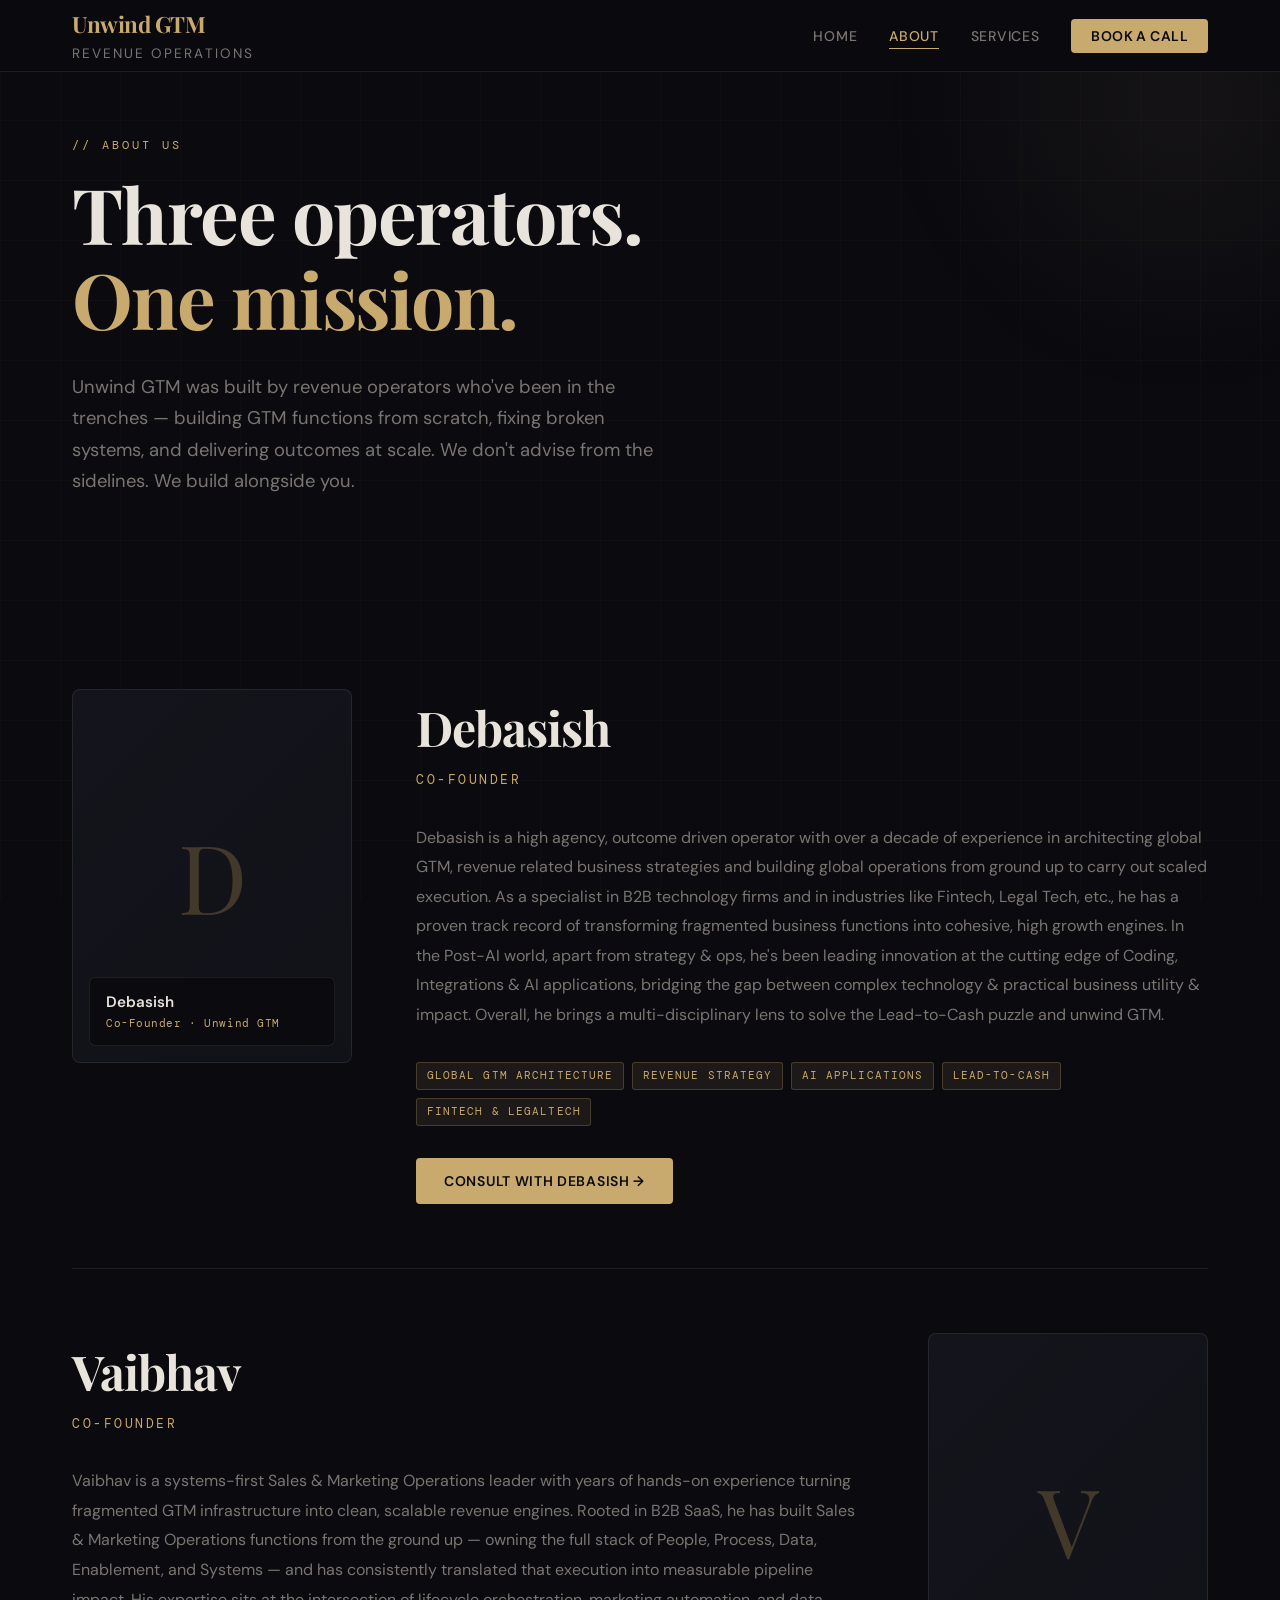
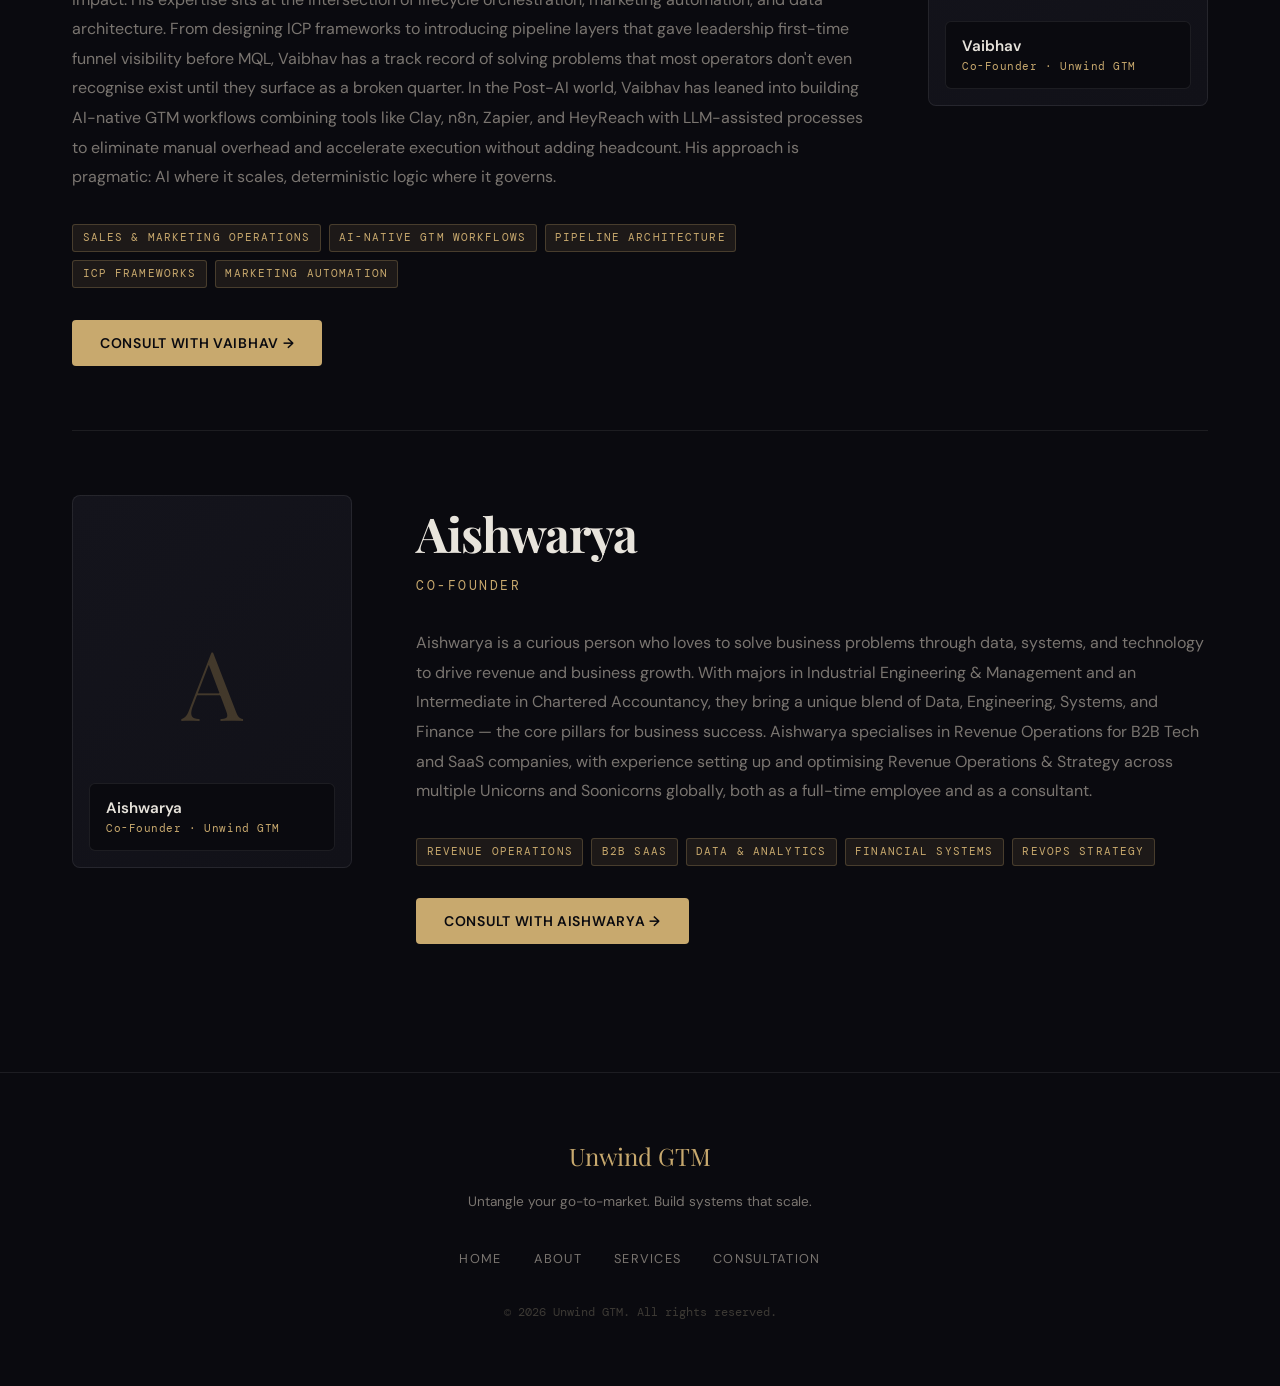
==== pages/about.html @ e8c4be3d "Initial commit" ====
<!DOCTYPE html>
<html lang="en">
<head>
  <meta charset="UTF-8">
  <meta name="viewport" content="width=device-width, initial-scale=1.0">
  <title>About Us — Unwind GTM</title>
  <meta name="description" content="Meet the founders of Unwind GTM — three operators with deep experience in Revenue Operations, Sales, Marketing, and GTM strategy.">
  <link rel="stylesheet" href="../assets/css/main.css">
  <style>
    .founder-section {
      padding: var(--space-lg) 0;
      border-bottom: 1px solid var(--color-border);
    }
    .founder-section:last-of-type { border-bottom: none; }
    .founder-layout {
      display: grid;
      grid-template-columns: 280px 1fr;
      gap: var(--space-lg);
      align-items: start;
    }
    .founder-layout.reverse { direction: rtl; }
    .founder-layout.reverse > * { direction: ltr; }
    .founder-photo-wrap {
      position: sticky;
      top: calc(var(--nav-height) + 2rem);
    }
    .founder-photo {
      width: 100%;
      aspect-ratio: 3/4;
      border-radius: 8px;
      background: linear-gradient(135deg, var(--color-bg-card) 0%, var(--color-bg-2) 100%);
      border: 1px solid var(--color-border);
      overflow: hidden;
      position: relative;
      display: flex;
      align-items: center;
      justify-content: center;
    }
    .founder-photo img {
      width: 100%;
      height: 100%;
      object-fit: cover;
    }
    .founder-photo-placeholder {
      font-family: var(--font-display);
      font-size: 6rem;
      color: var(--color-primary-dim);
      opacity: 0.4;
    }
    .founder-photo-badge {
      position: absolute;
      bottom: 1rem;
      left: 1rem;
      right: 1rem;
      background: rgba(10,10,15,0.85);
      backdrop-filter: blur(8px);
      border: 1px solid var(--color-border);
      border-radius: 6px;
      padding: 0.75rem 1rem;
    }
    .founder-photo-badge-name {
      font-weight: 600;
      font-size: 0.95rem;
    }
    .founder-photo-badge-role {
      font-size: 0.7rem;
      color: var(--color-primary);
      font-family: var(--font-mono);
      letter-spacing: 0.05em;
    }
    .founder-content {}
    .founder-name {
      font-family: var(--font-display);
      font-size: clamp(2rem, 4vw, 3rem);
      font-weight: 700;
      letter-spacing: -0.02em;
      margin-bottom: 0.25rem;
    }
    .founder-role {
      font-family: var(--font-mono);
      font-size: 0.8rem;
      letter-spacing: 0.2em;
      text-transform: uppercase;
      color: var(--color-primary);
      margin-bottom: var(--space-md);
    }
    .founder-bio {
      font-size: 1rem;
      color: var(--color-text-muted);
      line-height: 1.85;
      margin-bottom: var(--space-md);
    }
    .expertise-grid {
      display: flex;
      flex-wrap: wrap;
      gap: 0.5rem;
      margin-bottom: var(--space-md);
    }
    .founder-actions {
      display: flex;
      gap: var(--space-sm);
      flex-wrap: wrap;
    }
    @media (max-width: 768px) {
      .founder-layout { grid-template-columns: 1fr; }
      .founder-layout.reverse { direction: ltr; }
      .founder-photo-wrap { position: static; }
      .founder-photo { aspect-ratio: 1; max-width: 220px; }
    }
  </style>
</head>
<body>
  <div class="page-wrapper">
    <div class="content-layer">
      <div class="hero section">
        <p class="hero-eyebrow">// About Us</p>
        <h1 class="hero-title">Three operators.<br><em>One mission.</em></h1>
        <p class="hero-subtitle">Unwind GTM was built by revenue operators who've been in the trenches — building GTM functions from scratch, fixing broken systems, and delivering outcomes at scale. We don't advise from the sidelines. We build alongside you.</p>
      </div>

      <!-- FOUNDERS — loaded from founders.json -->
      <div class="section" id="foundersContainer">
        <p style="color:var(--color-text-muted)">Loading founder profiles...</p>
      </div>
    </div>
  </div>

  <script src="../assets/js/nav.js"></script>
  <script>
    const CONSULT_LINKS = {
      debasish: 'consult-debasish.html',
      vaibhav:  'consult-vaibhav.html',
      aishwarya:'consult-aishwarya.html'
    };

    fetch('../data/founders.json').then(r=>r.json()).then(data=>{
      const container = document.getElementById('foundersContainer');
      container.innerHTML = data.founders.map((f, i) => `
        <div class="founder-section fade-in">
          <div class="founder-layout ${i%2===1 ? 'reverse' : ''}">
            <div class="founder-photo-wrap">
              <div class="founder-photo">
                <img src="../${f.image}" alt="${f.name}" onerror="this.style.display='none';this.nextElementSibling.style.display='flex'">
                <div class="founder-photo-placeholder" style="display:none">${f.name[0]}</div>
                <div class="founder-photo-badge">
                  <div class="founder-photo-badge-name">${f.name}</div>
                  <div class="founder-photo-badge-role">${f.role} · Unwind GTM</div>
                </div>
              </div>
              ${f.linkedin !== '#' ? `<a href="${f.linkedin}" target="_blank" class="btn btn-ghost" style="width:100%;margin-top:0.75rem;justify-content:center">LinkedIn ↗</a>` : ''}
            </div>
            <div class="founder-content">
              <h2 class="founder-name">${f.name}</h2>
              <div class="founder-role">${f.role}</div>
              <p class="founder-bio">${f.bio}</p>
              <div class="expertise-grid">
                ${f.expertise.map(e => `<span class="tag">${e}</span>`).join('')}
              </div>
              <div class="founder-actions">
                <a href="${CONSULT_LINKS[f.id]}" class="btn btn-primary">Consult with ${f.name} →</a>
              </div>
            </div>
          </div>
        </div>
      `).join('');
    });
  </script>
</body>
</html>
---- assets/css/main.css ----
/* ============================================
   UNWIND GTM — Global Stylesheet
   Edit colors, fonts, and spacing here
   ============================================ */

@import url('https://fonts.googleapis.com/css2?family=Playfair+Display:wght@400;500;700&family=DM+Sans:wght@300;400;500;600&family=DM+Mono:wght@400;500&display=swap');

:root {
  /* Brand Colors */
  --color-bg:          #0A0A0F;
  --color-bg-2:        #111118;
  --color-bg-card:     #14141C;
  --color-border:      rgba(255,255,255,0.08);
  --color-border-hover:rgba(255,255,255,0.2);

  --color-primary:     #C8A96E;   /* warm gold */
  --color-primary-dim: #8B7245;
  --color-accent:      #4ECDC4;   /* teal pop */
  --color-accent-2:    #FF6B6B;   /* coral */

  --color-text:        #E8E4DC;
  --color-text-muted:  #7A7570;
  --color-text-subtle: #3D3A35;

  /* Typography */
  --font-display: 'Playfair Display', Georgia, serif;
  --font-body:    'DM Sans', system-ui, sans-serif;
  --font-mono:    'DM Mono', monospace;

  /* Spacing */
  --space-xs:  0.5rem;
  --space-sm:  1rem;
  --space-md:  2rem;
  --space-lg:  4rem;
  --space-xl:  8rem;

  /* Layout */
  --max-width: 1200px;
  --nav-height: 72px;

  /* Transitions */
  --transition: 0.3s cubic-bezier(0.4, 0, 0.2, 1);
}

/* ===== RESET ===== */
*, *::before, *::after { box-sizing: border-box; margin: 0; padding: 0; }
html { scroll-behavior: smooth; font-size: 16px; }
body {
  font-family: var(--font-body);
  background: var(--color-bg);
  color: var(--color-text);
  line-height: 1.6;
  -webkit-font-smoothing: antialiased;
}
img { max-width: 100%; display: block; }
a { color: inherit; text-decoration: none; }

/* ===== NAVIGATION ===== */
.nav {
  position: fixed;
  top: 0; left: 0; right: 0;
  height: var(--nav-height);
  background: rgba(10, 10, 15, 0.85);
  backdrop-filter: blur(16px);
  border-bottom: 1px solid var(--color-border);
  z-index: 1000;
  display: flex;
  align-items: center;
}
.nav-inner {
  max-width: var(--max-width);
  margin: 0 auto;
  padding: 0 var(--space-md);
  width: 100%;
  display: flex;
  align-items: center;
  justify-content: space-between;
}
.nav-logo {
  font-family: var(--font-display);
  font-size: 1.4rem;
  font-weight: 700;
  color: var(--color-primary);
  letter-spacing: -0.02em;
}
.nav-logo span {
  color: var(--color-text-muted);
  font-weight: 400;
  font-size: 0.85rem;
  display: block;
  letter-spacing: 0.15em;
  text-transform: uppercase;
  font-family: var(--font-body);
}
.nav-links {
  display: flex;
  gap: var(--space-md);
  list-style: none;
  align-items: center;
}
.nav-links a {
  font-size: 0.875rem;
  font-weight: 500;
  color: var(--color-text-muted);
  letter-spacing: 0.05em;
  text-transform: uppercase;
  transition: color var(--transition);
  position: relative;
}
.nav-links a::after {
  content: '';
  position: absolute;
  bottom: -4px; left: 0; right: 0;
  height: 1px;
  background: var(--color-primary);
  transform: scaleX(0);
  transition: transform var(--transition);
}
.nav-links a:hover { color: var(--color-primary); }
.nav-links a:hover::after { transform: scaleX(1); }
.nav-links a.active { color: var(--color-primary); }
.nav-links a.active::after { transform: scaleX(1); }

.nav-cta {
  background: var(--color-primary);
  color: var(--color-bg) !important;
  padding: 0.5rem 1.25rem;
  border-radius: 4px;
  font-weight: 600 !important;
  letter-spacing: 0.03em !important;
  transition: all var(--transition) !important;
}
.nav-cta:hover {
  background: #d4b87a !important;
  color: var(--color-bg) !important;
}
.nav-cta::after { display: none !important; }

/* Mobile menu */
.nav-hamburger {
  display: none;
  flex-direction: column;
  gap: 5px;
  cursor: pointer;
  padding: 4px;
  background: none;
  border: none;
}
.nav-hamburger span {
  display: block;
  width: 24px;
  height: 2px;
  background: var(--color-text);
  transition: var(--transition);
}

/* ===== PAGE WRAPPER ===== */
.page-wrapper {
  padding-top: var(--nav-height);
  min-height: 100vh;
}

/* ===== HERO ===== */
.hero {
  padding: var(--space-xl) var(--space-md) var(--space-lg);
  max-width: var(--max-width);
  margin: 0 auto;
  position: relative;
}
.hero-eyebrow {
  font-family: var(--font-mono);
  font-size: 0.75rem;
  letter-spacing: 0.25em;
  text-transform: uppercase;
  color: var(--color-primary);
  margin-bottom: var(--space-sm);
}
.hero-title {
  font-family: var(--font-display);
  font-size: clamp(2.5rem, 6vw, 5rem);
  font-weight: 700;
  line-height: 1.1;
  letter-spacing: -0.02em;
  margin-bottom: var(--space-md);
}
.hero-title em {
  font-style: normal;
  color: var(--color-primary);
}
.hero-subtitle {
  font-size: 1.15rem;
  color: var(--color-text-muted);
  max-width: 600px;
  line-height: 1.7;
}

/* ===== SECTION ===== */
.section {
  padding: var(--space-lg) var(--space-md);
  max-width: var(--max-width);
  margin: 0 auto;
}
.section-label {
  font-family: var(--font-mono);
  font-size: 0.7rem;
  letter-spacing: 0.3em;
  text-transform: uppercase;
  color: var(--color-primary);
  margin-bottom: var(--space-sm);
}
.section-title {
  font-family: var(--font-display);
  font-size: clamp(1.8rem, 3.5vw, 2.8rem);
  font-weight: 700;
  letter-spacing: -0.02em;
  margin-bottom: var(--space-md);
}
.section-divider {
  border: none;
  border-top: 1px solid var(--color-border);
  margin: var(--space-lg) 0;
}

/* ===== CARDS ===== */
.card {
  background: var(--color-bg-card);
  border: 1px solid var(--color-border);
  border-radius: 8px;
  padding: var(--space-md);
  transition: all var(--transition);
}
.card:hover {
  border-color: var(--color-border-hover);
  transform: translateY(-2px);
}

/* ===== BUTTONS ===== */
.btn {
  display: inline-flex;
  align-items: center;
  gap: 0.5rem;
  padding: 0.75rem 1.75rem;
  border-radius: 4px;
  font-family: var(--font-body);
  font-size: 0.875rem;
  font-weight: 600;
  letter-spacing: 0.05em;
  text-transform: uppercase;
  cursor: pointer;
  transition: all var(--transition);
  border: none;
}
.btn-primary {
  background: var(--color-primary);
  color: var(--color-bg);
}
.btn-primary:hover { background: #d4b87a; }
.btn-outline {
  background: transparent;
  color: var(--color-primary);
  border: 1px solid var(--color-primary);
}
.btn-outline:hover {
  background: var(--color-primary);
  color: var(--color-bg);
}
.btn-ghost {
  background: transparent;
  color: var(--color-text-muted);
  border: 1px solid var(--color-border);
}
.btn-ghost:hover {
  color: var(--color-text);
  border-color: var(--color-border-hover);
}

/* ===== TAGS ===== */
.tag {
  display: inline-block;
  font-family: var(--font-mono);
  font-size: 0.7rem;
  letter-spacing: 0.1em;
  text-transform: uppercase;
  padding: 0.25rem 0.6rem;
  border-radius: 3px;
  background: rgba(200, 169, 110, 0.1);
  color: var(--color-primary);
  border: 1px solid rgba(200, 169, 110, 0.25);
}

/* ===== FOOTER ===== */
.footer {
  border-top: 1px solid var(--color-border);
  padding: var(--space-lg) var(--space-md);
  text-align: center;
}
.footer-inner {
  max-width: var(--max-width);
  margin: 0 auto;
}
.footer-logo {
  font-family: var(--font-display);
  font-size: 1.5rem;
  color: var(--color-primary);
  margin-bottom: var(--space-sm);
}
.footer-tagline {
  font-size: 0.85rem;
  color: var(--color-text-muted);
  margin-bottom: var(--space-md);
}
.footer-links {
  display: flex;
  justify-content: center;
  gap: var(--space-md);
  margin-bottom: var(--space-md);
  list-style: none;
  flex-wrap: wrap;
}
.footer-links a {
  font-size: 0.8rem;
  color: var(--color-text-muted);
  text-transform: uppercase;
  letter-spacing: 0.1em;
  transition: color var(--transition);
}
.footer-links a:hover { color: var(--color-primary); }
.footer-copy {
  font-size: 0.75rem;
  color: var(--color-text-subtle);
  font-family: var(--font-mono);
}

/* ===== BACKGROUND DECORATION ===== */
.bg-grid {
  position: fixed;
  top: 0; left: 0; right: 0; bottom: 0;
  pointer-events: none;
  z-index: 0;
  background-image:
    linear-gradient(rgba(200,169,110,0.03) 1px, transparent 1px),
    linear-gradient(90deg, rgba(200,169,110,0.03) 1px, transparent 1px);
  background-size: 60px 60px;
}
.bg-glow {
  position: fixed;
  top: -200px;
  right: -200px;
  width: 600px;
  height: 600px;
  background: radial-gradient(circle, rgba(200,169,110,0.06) 0%, transparent 70%);
  pointer-events: none;
  z-index: 0;
}
.content-layer {
  position: relative;
  z-index: 1;
}

/* ===== FADE IN ANIMATION ===== */
.fade-in {
  opacity: 0;
  transform: translateY(20px);
  animation: fadeUp 0.6s ease forwards;
}
@keyframes fadeUp {
  to { opacity: 1; transform: translateY(0); }
}
.fade-in:nth-child(1) { animation-delay: 0.1s; }
.fade-in:nth-child(2) { animation-delay: 0.2s; }
.fade-in:nth-child(3) { animation-delay: 0.3s; }
.fade-in:nth-child(4) { animation-delay: 0.4s; }

/* ===== RESPONSIVE ===== */
@media (max-width: 768px) {
  .nav-links {
    display: none;
    position: absolute;
    top: var(--nav-height);
    left: 0; right: 0;
    background: var(--color-bg-2);
    flex-direction: column;
    padding: var(--space-md);
    border-bottom: 1px solid var(--color-border);
    gap: var(--space-sm);
  }
  .nav-links.open { display: flex; }
  .nav-hamburger { display: flex; }
  .hero { padding: var(--space-lg) var(--space-sm); }
  .section { padding: var(--space-md) var(--space-sm); }
}
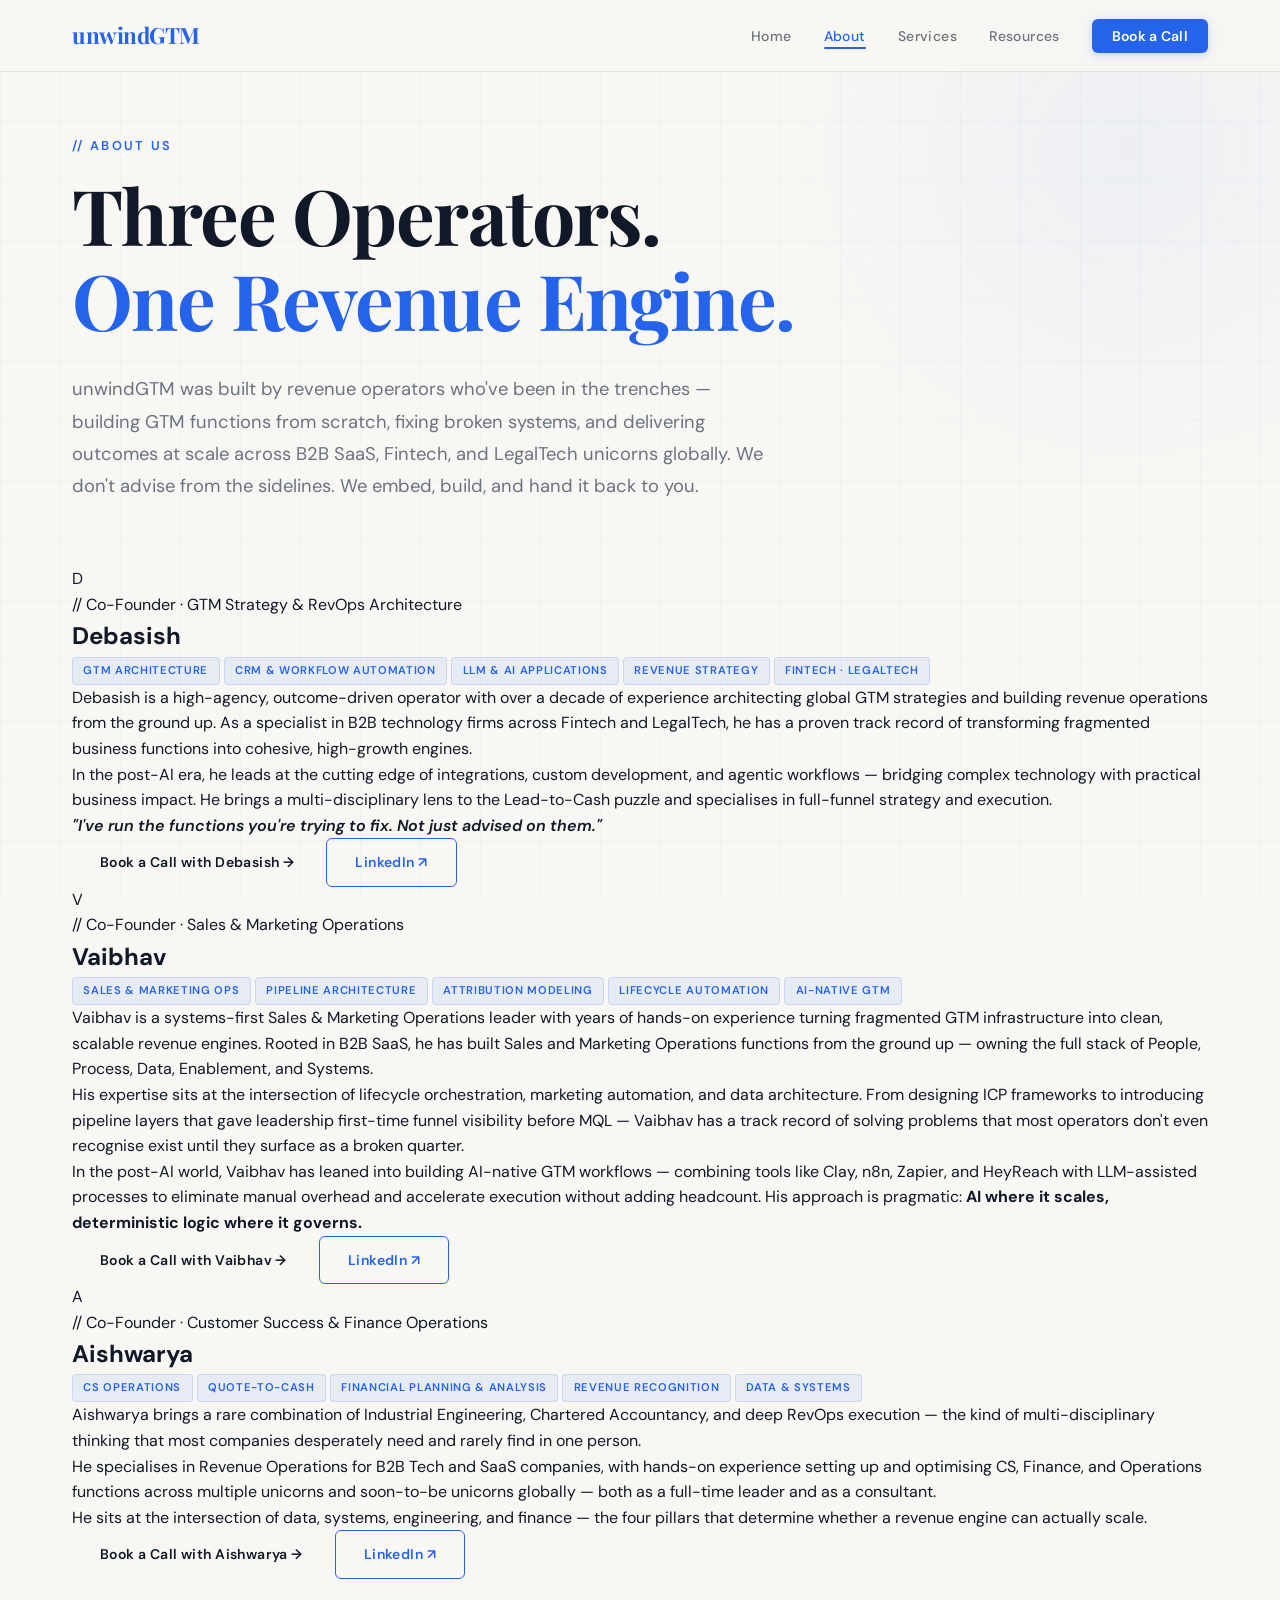
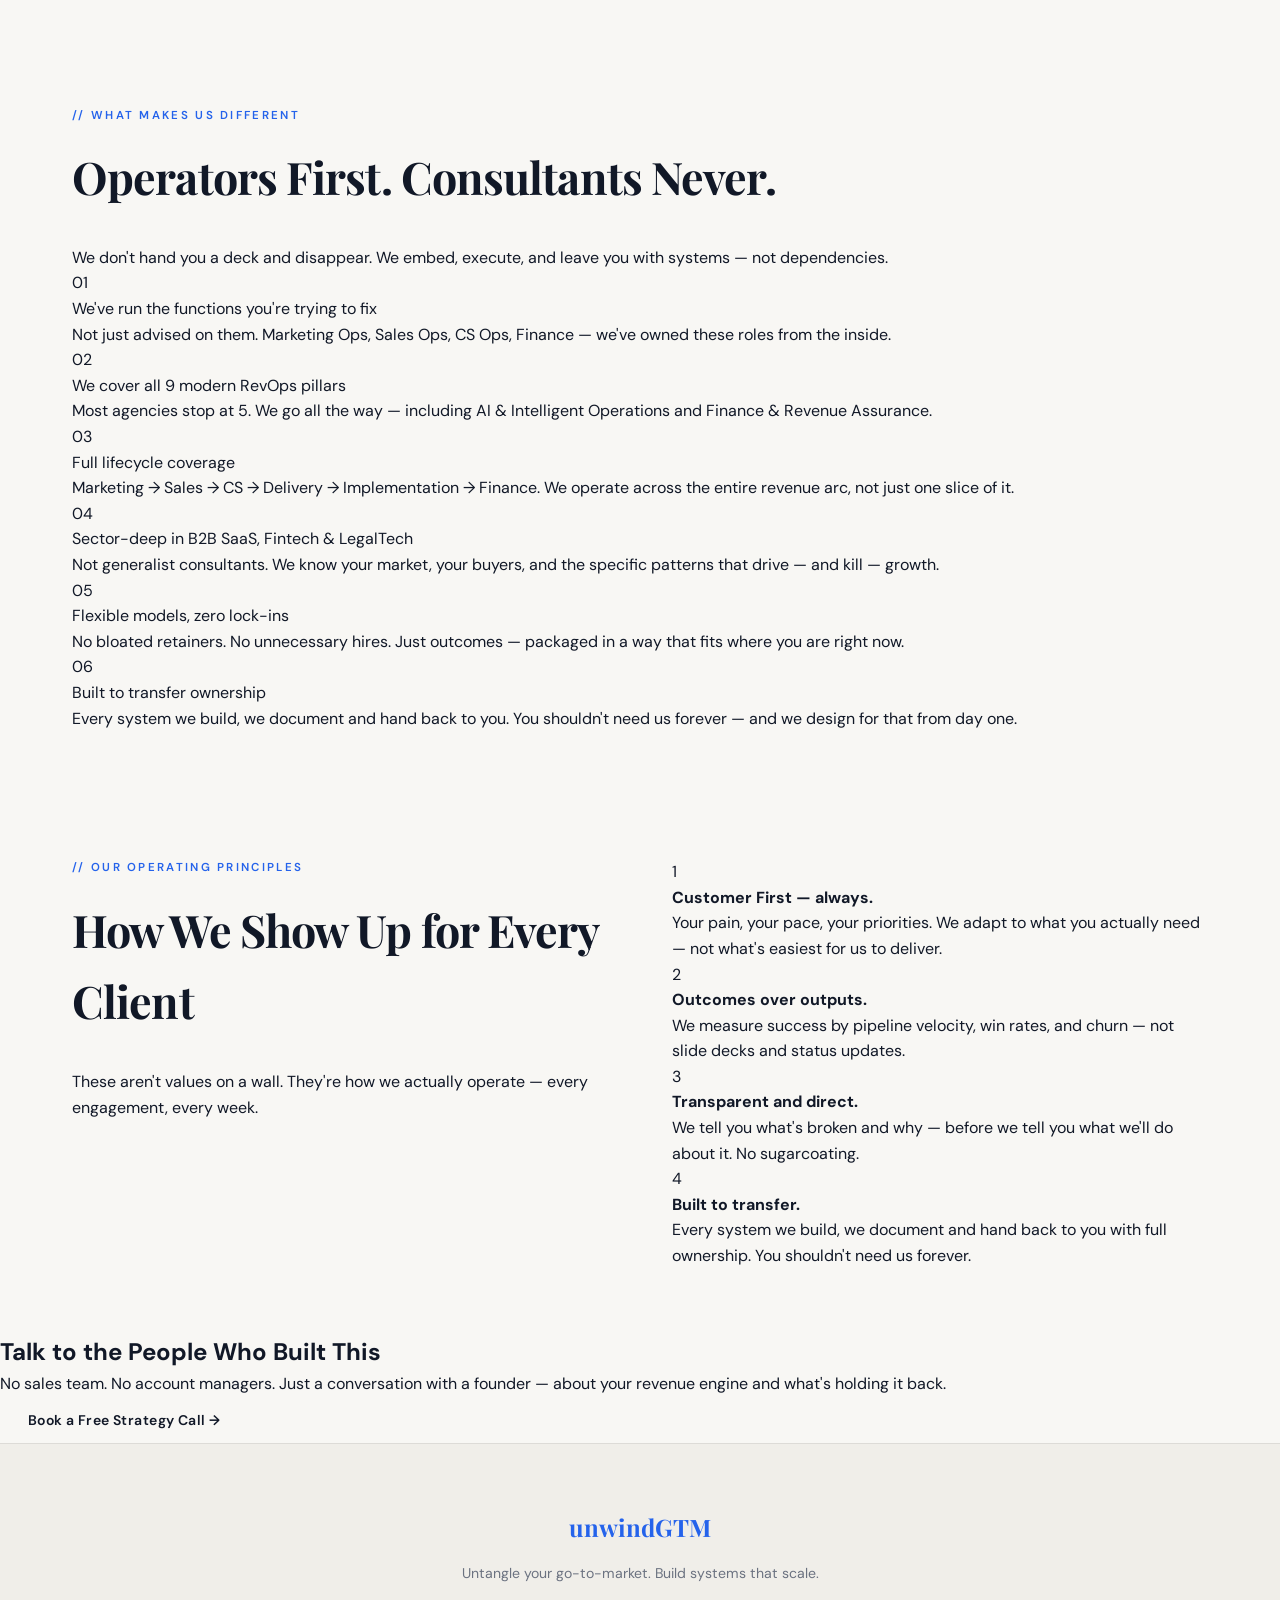
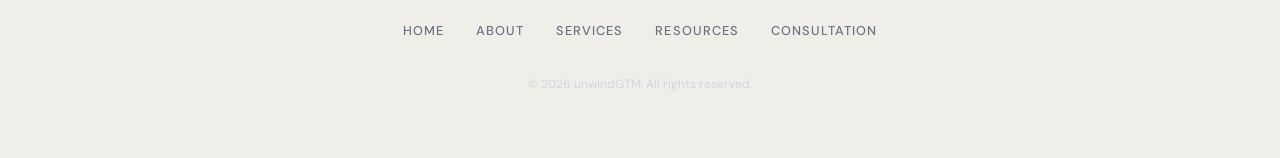
==== commit 2051baa5: "Revise About Us page content and structure Updated the title and description for the About Us page t" ====
--- a/pages/about.html
+++ b/pages/about.html
@@ -3,167 +3,208 @@
 <head>
   <meta charset="UTF-8">
   <meta name="viewport" content="width=device-width, initial-scale=1.0">
-  <title>About Us — Unwind GTM</title>
-  <meta name="description" content="Meet the founders of Unwind GTM — three operators with deep experience in Revenue Operations, Sales, Marketing, and GTM strategy.">
+  <title>About Us — unwindGTM</title>
+  <meta name="description" content="Meet the three operators behind unwindGTM — Debasish, Vaibhav, and Aishwarya. Founders who've built revenue engines from scratch across Fintech, LegalTech, and B2B SaaS.">
   <link rel="stylesheet" href="../assets/css/main.css">
-  <style>
-    .founder-section {
-      padding: var(--space-lg) 0;
-      border-bottom: 1px solid var(--color-border);
-    }
-    .founder-section:last-of-type { border-bottom: none; }
-    .founder-layout {
-      display: grid;
-      grid-template-columns: 280px 1fr;
-      gap: var(--space-lg);
-      align-items: start;
-    }
-    .founder-layout.reverse { direction: rtl; }
-    .founder-layout.reverse > * { direction: ltr; }
-    .founder-photo-wrap {
-      position: sticky;
-      top: calc(var(--nav-height) + 2rem);
-    }
-    .founder-photo {
-      width: 100%;
-      aspect-ratio: 3/4;
-      border-radius: 8px;
-      background: linear-gradient(135deg, var(--color-bg-card) 0%, var(--color-bg-2) 100%);
-      border: 1px solid var(--color-border);
-      overflow: hidden;
-      position: relative;
-      display: flex;
-      align-items: center;
-      justify-content: center;
-    }
-    .founder-photo img {
-      width: 100%;
-      height: 100%;
-      object-fit: cover;
-    }
-    .founder-photo-placeholder {
-      font-family: var(--font-display);
-      font-size: 6rem;
-      color: var(--color-primary-dim);
-      opacity: 0.4;
-    }
-    .founder-photo-badge {
-      position: absolute;
-      bottom: 1rem;
-      left: 1rem;
-      right: 1rem;
-      background: rgba(10,10,15,0.85);
-      backdrop-filter: blur(8px);
-      border: 1px solid var(--color-border);
-      border-radius: 6px;
-      padding: 0.75rem 1rem;
-    }
-    .founder-photo-badge-name {
-      font-weight: 600;
-      font-size: 0.95rem;
-    }
-    .founder-photo-badge-role {
-      font-size: 0.7rem;
-      color: var(--color-primary);
-      font-family: var(--font-mono);
-      letter-spacing: 0.05em;
-    }
-    .founder-content {}
-    .founder-name {
-      font-family: var(--font-display);
-      font-size: clamp(2rem, 4vw, 3rem);
-      font-weight: 700;
-      letter-spacing: -0.02em;
-      margin-bottom: 0.25rem;
-    }
-    .founder-role {
-      font-family: var(--font-mono);
-      font-size: 0.8rem;
-      letter-spacing: 0.2em;
-      text-transform: uppercase;
-      color: var(--color-primary);
-      margin-bottom: var(--space-md);
-    }
-    .founder-bio {
-      font-size: 1rem;
-      color: var(--color-text-muted);
-      line-height: 1.85;
-      margin-bottom: var(--space-md);
-    }
-    .expertise-grid {
-      display: flex;
-      flex-wrap: wrap;
-      gap: 0.5rem;
-      margin-bottom: var(--space-md);
-    }
-    .founder-actions {
-      display: flex;
-      gap: var(--space-sm);
-      flex-wrap: wrap;
-    }
-    @media (max-width: 768px) {
-      .founder-layout { grid-template-columns: 1fr; }
-      .founder-layout.reverse { direction: ltr; }
-      .founder-photo-wrap { position: static; }
-      .founder-photo { aspect-ratio: 1; max-width: 220px; }
-    }
-  </style>
 </head>
 <body>
   <div class="page-wrapper">
-    <div class="content-layer">
-      <div class="hero section">
-        <p class="hero-eyebrow">// About Us</p>
-        <h1 class="hero-title">Three operators.<br><em>One mission.</em></h1>
-        <p class="hero-subtitle">Unwind GTM was built by revenue operators who've been in the trenches — building GTM functions from scratch, fixing broken systems, and delivering outcomes at scale. We don't advise from the sidelines. We build alongside you.</p>
-      </div>
-
-      <!-- FOUNDERS — loaded from founders.json -->
-      <div class="section" id="foundersContainer">
-        <p style="color:var(--color-text-muted)">Loading founder profiles...</p>
-      </div>
-    </div>
+
+    <!-- HERO -->
+    <div class="section" style="padding-bottom:0;">
+      <p class="hero-eyebrow fade-in">// About Us</p>
+      <h1 class="hero-title fade-in">Three Operators.<br><em>One Revenue Engine.</em></h1>
+      <p class="hero-subtitle fade-in" style="max-width:700px;">unwindGTM was built by revenue operators who've been in the trenches — building GTM functions from scratch, fixing broken systems, and delivering outcomes at scale across B2B SaaS, Fintech, and LegalTech unicorns globally. We don't advise from the sidelines. We embed, build, and hand it back to you.</p>
+    </div>
+
+    <!-- FOUNDERS -->
+    <div class="section">
+
+      <!-- DEBASISH -->
+      <div class="founder-section">
+        <div class="founder-layout fade-in">
+          <div class="founder-photo-wrap">
+            <div class="founder-photo">
+              <img src="../assets/images/debasish.jpg" alt="Debasish" onerror="this.style.display='none'">
+              <div class="founder-initial">D</div>
+            </div>
+          </div>
+          <div class="founder-content">
+            <div class="founder-role-tag">// Co-Founder · GTM Strategy & RevOps Architecture</div>
+            <h2 class="founder-name">Debasish</h2>
+            <div class="expertise-tags">
+              <span class="tag">GTM Architecture</span>
+              <span class="tag">CRM & Workflow Automation</span>
+              <span class="tag">LLM & AI Applications</span>
+              <span class="tag">Revenue Strategy</span>
+              <span class="tag">Fintech · LegalTech</span>
+            </div>
+            <p class="founder-bio">Debasish is a high-agency, outcome-driven operator with over a decade of experience architecting global GTM strategies and building revenue operations from the ground up. As a specialist in B2B technology firms across Fintech and LegalTech, he has a proven track record of transforming fragmented business functions into cohesive, high-growth engines.</p>
+            <p class="founder-bio">In the post-AI era, he leads at the cutting edge of integrations, custom development, and agentic workflows — bridging complex technology with practical business impact. He brings a multi-disciplinary lens to the Lead-to-Cash puzzle and specialises in full-funnel strategy and execution.</p>
+            <p class="founder-bio" style="font-weight:600;color:var(--color-text);font-style:italic;">"I've run the functions you're trying to fix. Not just advised on them."</p>
+            <div class="founder-links">
+              <a href="work-with-us.html" class="btn btn-accent">Book a Call with Debasish →</a>
+              <a href="https://www.linkedin.com/in/" target="_blank" class="btn btn-outline">LinkedIn ↗</a>
+            </div>
+          </div>
+        </div>
+      </div>
+
+      <!-- VAIBHAV -->
+      <div class="founder-section">
+        <div class="founder-layout reverse fade-in">
+          <div class="founder-photo-wrap">
+            <div class="founder-photo">
+              <img src="../assets/images/vaibhav.jpg" alt="Vaibhav" onerror="this.style.display='none'">
+              <div class="founder-initial">V</div>
+            </div>
+          </div>
+          <div class="founder-content">
+            <div class="founder-role-tag">// Co-Founder · Sales & Marketing Operations</div>
+            <h2 class="founder-name">Vaibhav</h2>
+            <div class="expertise-tags">
+              <span class="tag">Sales & Marketing Ops</span>
+              <span class="tag">Pipeline Architecture</span>
+              <span class="tag">Attribution Modeling</span>
+              <span class="tag">Lifecycle Automation</span>
+              <span class="tag">AI-native GTM</span>
+            </div>
+            <p class="founder-bio">Vaibhav is a systems-first Sales & Marketing Operations leader with years of hands-on experience turning fragmented GTM infrastructure into clean, scalable revenue engines. Rooted in B2B SaaS, he has built Sales and Marketing Operations functions from the ground up — owning the full stack of People, Process, Data, Enablement, and Systems.</p>
+            <p class="founder-bio">His expertise sits at the intersection of lifecycle orchestration, marketing automation, and data architecture. From designing ICP frameworks to introducing pipeline layers that gave leadership first-time funnel visibility before MQL — Vaibhav has a track record of solving problems that most operators don't even recognise exist until they surface as a broken quarter.</p>
+            <p class="founder-bio">In the post-AI world, Vaibhav has leaned into building AI-native GTM workflows — combining tools like Clay, n8n, Zapier, and HeyReach with LLM-assisted processes to eliminate manual overhead and accelerate execution without adding headcount. His approach is pragmatic: <strong>AI where it scales, deterministic logic where it governs.</strong></p>
+            <div class="founder-links">
+              <a href="work-with-us.html" class="btn btn-accent">Book a Call with Vaibhav →</a>
+              <a href="https://www.linkedin.com/in/" target="_blank" class="btn btn-outline">LinkedIn ↗</a>
+            </div>
+          </div>
+        </div>
+      </div>
+
+      <!-- AISHWARYA -->
+      <div class="founder-section">
+        <div class="founder-layout fade-in">
+          <div class="founder-photo-wrap">
+            <div class="founder-photo">
+              <img src="../assets/images/aishwarya.jpg" alt="Aishwarya" onerror="this.style.display='none'">
+              <div class="founder-initial">A</div>
+            </div>
+          </div>
+          <div class="founder-content">
+            <div class="founder-role-tag">// Co-Founder · Customer Success & Finance Operations</div>
+            <h2 class="founder-name">Aishwarya</h2>
+            <div class="expertise-tags">
+              <span class="tag">CS Operations</span>
+              <span class="tag">Quote-to-Cash</span>
+              <span class="tag">Financial Planning & Analysis</span>
+              <span class="tag">Revenue Recognition</span>
+              <span class="tag">Data & Systems</span>
+            </div>
+            <p class="founder-bio">Aishwarya brings a rare combination of Industrial Engineering, Chartered Accountancy, and deep RevOps execution — the kind of multi-disciplinary thinking that most companies desperately need and rarely find in one person.</p>
+            <p class="founder-bio">He specialises in Revenue Operations for B2B Tech and SaaS companies, with hands-on experience setting up and optimising CS, Finance, and Operations functions across multiple unicorns and soon-to-be unicorns globally — both as a full-time leader and as a consultant.</p>
+            <p class="founder-bio">He sits at the intersection of data, systems, engineering, and finance — the four pillars that determine whether a revenue engine can actually scale.</p>
+            <div class="founder-links">
+              <a href="work-with-us.html" class="btn btn-accent">Book a Call with Aishwarya →</a>
+              <a href="https://www.linkedin.com/in/" target="_blank" class="btn btn-outline">LinkedIn ↗</a>
+            </div>
+          </div>
+        </div>
+      </div>
+
+    </div>
+
+    <!-- OPERATORS FIRST -->
+    <div class="section-full section-light">
+      <div class="section-full-inner section">
+        <p class="section-label fade-in">// What Makes Us Different</p>
+        <h2 class="section-title fade-in">Operators First. Consultants Never.</h2>
+        <p class="section-subtitle fade-in">We don't hand you a deck and disappear. We embed, execute, and leave you with systems — not dependencies.</p>
+
+        <div class="diff-grid">
+          <div class="diff-card fade-in">
+            <div class="diff-number">01</div>
+            <div class="diff-title">We've run the functions you're trying to fix</div>
+            <p class="diff-desc">Not just advised on them. Marketing Ops, Sales Ops, CS Ops, Finance — we've owned these roles from the inside.</p>
+          </div>
+          <div class="diff-card fade-in">
+            <div class="diff-number">02</div>
+            <div class="diff-title">We cover all 9 modern RevOps pillars</div>
+            <p class="diff-desc">Most agencies stop at 5. We go all the way — including AI & Intelligent Operations and Finance & Revenue Assurance.</p>
+          </div>
+          <div class="diff-card fade-in">
+            <div class="diff-number">03</div>
+            <div class="diff-title">Full lifecycle coverage</div>
+            <p class="diff-desc">Marketing → Sales → CS → Delivery → Implementation → Finance. We operate across the entire revenue arc, not just one slice of it.</p>
+          </div>
+          <div class="diff-card fade-in">
+            <div class="diff-number">04</div>
+            <div class="diff-title">Sector-deep in B2B SaaS, Fintech & LegalTech</div>
+            <p class="diff-desc">Not generalist consultants. We know your market, your buyers, and the specific patterns that drive — and kill — growth.</p>
+          </div>
+          <div class="diff-card fade-in">
+            <div class="diff-number">05</div>
+            <div class="diff-title">Flexible models, zero lock-ins</div>
+            <p class="diff-desc">No bloated retainers. No unnecessary hires. Just outcomes — packaged in a way that fits where you are right now.</p>
+          </div>
+          <div class="diff-card fade-in">
+            <div class="diff-number">06</div>
+            <div class="diff-title">Built to transfer ownership</div>
+            <p class="diff-desc">Every system we build, we document and hand back to you. You shouldn't need us forever — and we design for that from day one.</p>
+          </div>
+        </div>
+      </div>
+    </div>
+
+    <!-- OPERATING PRINCIPLES -->
+    <div class="section">
+      <div style="display:grid;grid-template-columns:1fr 1fr;gap:var(--space-lg);align-items:start;">
+        <div>
+          <p class="section-label fade-in">// Our Operating Principles</p>
+          <h2 class="section-title fade-in">How We Show Up for Every Client</h2>
+          <p class="section-subtitle fade-in">These aren't values on a wall. They're how we actually operate — every engagement, every week.</p>
+        </div>
+        <div class="principle-list fade-in">
+          <div class="principle-item">
+            <div class="principle-num">1</div>
+            <div class="principle-text">
+              <strong>Customer First — always.</strong>
+              <p>Your pain, your pace, your priorities. We adapt to what you actually need — not what's easiest for us to deliver.</p>
+            </div>
+          </div>
+          <div class="principle-item">
+            <div class="principle-num">2</div>
+            <div class="principle-text">
+              <strong>Outcomes over outputs.</strong>
+              <p>We measure success by pipeline velocity, win rates, and churn — not slide decks and status updates.</p>
+            </div>
+          </div>
+          <div class="principle-item">
+            <div class="principle-num">3</div>
+            <div class="principle-text">
+              <strong>Transparent and direct.</strong>
+              <p>We tell you what's broken and why — before we tell you what we'll do about it. No sugarcoating.</p>
+            </div>
+          </div>
+          <div class="principle-item">
+            <div class="principle-num">4</div>
+            <div class="principle-text">
+              <strong>Built to transfer.</strong>
+              <p>Every system we build, we document and hand back to you with full ownership. You shouldn't need us forever.</p>
+            </div>
+          </div>
+        </div>
+      </div>
+    </div>
+
+    <!-- CTA -->
+    <div class="cta-section">
+      <h2>Talk to the People Who Built This</h2>
+      <p>No sales team. No account managers. Just a conversation with a founder — about your revenue engine and what's holding it back.</p>
+      <div class="cta-row" style="justify-content:center;">
+        <a href="work-with-us.html" class="btn btn-accent">Book a Free Strategy Call →</a>
+      </div>
+    </div>
+
   </div>
-
   <script src="../assets/js/nav.js"></script>
-  <script>
-    const CONSULT_LINKS = {
-      debasish: 'consult-debasish.html',
-      vaibhav:  'consult-vaibhav.html',
-      aishwarya:'consult-aishwarya.html'
-    };
-
-    fetch('../data/founders.json').then(r=>r.json()).then(data=>{
-      const container = document.getElementById('foundersContainer');
-      container.innerHTML = data.founders.map((f, i) => `
-        <div class="founder-section fade-in">
-          <div class="founder-layout ${i%2===1 ? 'reverse' : ''}">
-            <div class="founder-photo-wrap">
-              <div class="founder-photo">
-                <img src="../${f.image}" alt="${f.name}" onerror="this.style.display='none';this.nextElementSibling.style.display='flex'">
-                <div class="founder-photo-placeholder" style="display:none">${f.name[0]}</div>
-                <div class="founder-photo-badge">
-                  <div class="founder-photo-badge-name">${f.name}</div>
-                  <div class="founder-photo-badge-role">${f.role} · Unwind GTM</div>
-                </div>
-              </div>
-              ${f.linkedin !== '#' ? `<a href="${f.linkedin}" target="_blank" class="btn btn-ghost" style="width:100%;margin-top:0.75rem;justify-content:center">LinkedIn ↗</a>` : ''}
-            </div>
-            <div class="founder-content">
-              <h2 class="founder-name">${f.name}</h2>
-              <div class="founder-role">${f.role}</div>
-              <p class="founder-bio">${f.bio}</p>
-              <div class="expertise-grid">
-                ${f.expertise.map(e => `<span class="tag">${e}</span>`).join('')}
-              </div>
-              <div class="founder-actions">
-                <a href="${CONSULT_LINKS[f.id]}" class="btn btn-primary">Consult with ${f.name} →</a>
-              </div>
-            </div>
-          </div>
-        </div>
-      `).join('');
-    });
-  </script>
 </body>
 </html>
--- a/assets/css/main.css
+++ b/assets/css/main.css
@@ -1,26 +1,26 @@
 /* ============================================
-   UNWIND GTM — Global Stylesheet
+   UNWINDGTM â€” Global Stylesheet
    Edit colors, fonts, and spacing here
    ============================================ */
 
 @import url('https://fonts.googleapis.com/css2?family=Playfair+Display:wght@400;500;700&family=DM+Sans:wght@300;400;500;600&family=DM+Mono:wght@400;500&display=swap');
 
 :root {
-  /* Brand Colors */
-  --color-bg:          #0A0A0F;
-  --color-bg-2:        #111118;
-  --color-bg-card:     #14141C;
-  --color-border:      rgba(255,255,255,0.08);
-  --color-border-hover:rgba(255,255,255,0.2);
-
-  --color-primary:     #C8A96E;   /* warm gold */
-  --color-primary-dim: #8B7245;
-  --color-accent:      #4ECDC4;   /* teal pop */
-  --color-accent-2:    #FF6B6B;   /* coral */
-
-  --color-text:        #E8E4DC;
-  --color-text-muted:  #7A7570;
-  --color-text-subtle: #3D3A35;
+  /* Brand Colors â€” Light Theme */
+  --color-bg:           #F8F7F4;
+  --color-bg-2:         #F0EEE9;
+  --color-bg-card:      #FFFFFF;
+  --color-border:       rgba(0,0,0,0.08);
+  --color-border-hover: rgba(0,0,0,0.18);
+
+  --color-primary:      #2563EB;   /* bright blue */
+  --color-primary-dim:  #93B4F7;
+  --color-accent:       #0EA5E9;   /* sky blue */
+  --color-accent-2:     #F97316;   /* orange pop */
+
+  --color-text:         #111827;
+  --color-text-muted:   #6B7280;
+  --color-text-subtle:  #D1D5DB;
 
   /* Typography */
   --font-display: 'Playfair Display', Georgia, serif;
@@ -60,7 +60,7 @@
   position: fixed;
   top: 0; left: 0; right: 0;
   height: var(--nav-height);
-  background: rgba(10, 10, 15, 0.85);
+  background: rgba(248, 247, 244, 0.92);
   backdrop-filter: blur(16px);
   border-bottom: 1px solid var(--color-border);
   z-index: 1000;
@@ -83,15 +83,6 @@
   color: var(--color-primary);
   letter-spacing: -0.02em;
 }
-.nav-logo span {
-  color: var(--color-text-muted);
-  font-weight: 400;
-  font-size: 0.85rem;
-  display: block;
-  letter-spacing: 0.15em;
-  text-transform: uppercase;
-  font-family: var(--font-body);
-}
 .nav-links {
   display: flex;
   gap: var(--space-md);
@@ -102,8 +93,7 @@
   font-size: 0.875rem;
   font-weight: 500;
   color: var(--color-text-muted);
-  letter-spacing: 0.05em;
-  text-transform: uppercase;
+  letter-spacing: 0.03em;
   transition: color var(--transition);
   position: relative;
 }
@@ -111,10 +101,11 @@
   content: '';
   position: absolute;
   bottom: -4px; left: 0; right: 0;
-  height: 1px;
+  height: 2px;
   background: var(--color-primary);
   transform: scaleX(0);
   transition: transform var(--transition);
+  border-radius: 2px;
 }
 .nav-links a:hover { color: var(--color-primary); }
 .nav-links a:hover::after { transform: scaleX(1); }
@@ -123,16 +114,18 @@
 
 .nav-cta {
   background: var(--color-primary);
-  color: var(--color-bg) !important;
+  color: #fff !important;
   padding: 0.5rem 1.25rem;
-  border-radius: 4px;
+  border-radius: 6px;
   font-weight: 600 !important;
-  letter-spacing: 0.03em !important;
+  letter-spacing: 0.02em !important;
   transition: all var(--transition) !important;
+  box-shadow: 0 2px 8px rgba(37,99,235,0.25);
 }
 .nav-cta:hover {
-  background: #d4b87a !important;
-  color: var(--color-bg) !important;
+  background: #1d4ed8 !important;
+  color: #fff !important;
+  box-shadow: 0 4px 16px rgba(37,99,235,0.35) !important;
 }
 .nav-cta::after { display: none !important; }
 
@@ -168,12 +161,13 @@
   position: relative;
 }
 .hero-eyebrow {
-  font-family: var(--font-mono);
-  font-size: 0.75rem;
-  letter-spacing: 0.25em;
+  font-family: var(--font-body);
+  font-size: 0.8rem;
+  letter-spacing: 0.18em;
   text-transform: uppercase;
   color: var(--color-primary);
   margin-bottom: var(--space-sm);
+  font-weight: 600;
 }
 .hero-title {
   font-family: var(--font-display);
@@ -182,6 +176,7 @@
   line-height: 1.1;
   letter-spacing: -0.02em;
   margin-bottom: var(--space-md);
+  color: var(--color-text);
 }
 .hero-title em {
   font-style: normal;
@@ -191,7 +186,7 @@
   font-size: 1.15rem;
   color: var(--color-text-muted);
   max-width: 600px;
-  line-height: 1.7;
+  line-height: 1.75;
 }
 
 /* ===== SECTION ===== */
@@ -201,12 +196,13 @@
   margin: 0 auto;
 }
 .section-label {
-  font-family: var(--font-mono);
-  font-size: 0.7rem;
-  letter-spacing: 0.3em;
+  font-family: var(--font-body);
+  font-size: 0.72rem;
+  letter-spacing: 0.2em;
   text-transform: uppercase;
   color: var(--color-primary);
   margin-bottom: var(--space-sm);
+  font-weight: 600;
 }
 .section-title {
   font-family: var(--font-display);
@@ -214,6 +210,7 @@
   font-weight: 700;
   letter-spacing: -0.02em;
   margin-bottom: var(--space-md);
+  color: var(--color-text);
 }
 .section-divider {
   border: none;
@@ -225,13 +222,15 @@
 .card {
   background: var(--color-bg-card);
   border: 1px solid var(--color-border);
-  border-radius: 8px;
+  border-radius: 10px;
   padding: var(--space-md);
   transition: all var(--transition);
+  box-shadow: 0 1px 4px rgba(0,0,0,0.04);
 }
 .card:hover {
   border-color: var(--color-border-hover);
   transform: translateY(-2px);
+  box-shadow: 0 6px 20px rgba(0,0,0,0.08);
 }
 
 /* ===== BUTTONS ===== */
@@ -240,52 +239,57 @@
   align-items: center;
   gap: 0.5rem;
   padding: 0.75rem 1.75rem;
-  border-radius: 4px;
+  border-radius: 6px;
   font-family: var(--font-body);
   font-size: 0.875rem;
   font-weight: 600;
-  letter-spacing: 0.05em;
-  text-transform: uppercase;
+  letter-spacing: 0.03em;
   cursor: pointer;
   transition: all var(--transition);
   border: none;
 }
 .btn-primary {
   background: var(--color-primary);
-  color: var(--color-bg);
-}
-.btn-primary:hover { background: #d4b87a; }
+  color: #fff;
+  box-shadow: 0 2px 8px rgba(37,99,235,0.25);
+}
+.btn-primary:hover {
+  background: #1d4ed8;
+  box-shadow: 0 4px 16px rgba(37,99,235,0.35);
+}
 .btn-outline {
   background: transparent;
   color: var(--color-primary);
-  border: 1px solid var(--color-primary);
+  border: 1.5px solid var(--color-primary);
 }
 .btn-outline:hover {
   background: var(--color-primary);
-  color: var(--color-bg);
+  color: #fff;
 }
 .btn-ghost {
   background: transparent;
   color: var(--color-text-muted);
-  border: 1px solid var(--color-border);
+  border: 1.5px solid var(--color-border);
 }
 .btn-ghost:hover {
   color: var(--color-text);
   border-color: var(--color-border-hover);
+  background: var(--color-bg-2);
 }
 
 /* ===== TAGS ===== */
 .tag {
   display: inline-block;
-  font-family: var(--font-mono);
+  font-family: var(--font-body);
   font-size: 0.7rem;
-  letter-spacing: 0.1em;
+  letter-spacing: 0.06em;
   text-transform: uppercase;
-  padding: 0.25rem 0.6rem;
-  border-radius: 3px;
-  background: rgba(200, 169, 110, 0.1);
-  color: var(--color-primary);
-  border: 1px solid rgba(200, 169, 110, 0.25);
+  font-weight: 600;
+  padding: 0.25rem 0.65rem;
+  border-radius: 4px;
+  background: rgba(37,99,235,0.08);
+  color: var(--color-primary);
+  border: 1px solid rgba(37,99,235,0.15);
 }
 
 /* ===== FOOTER ===== */
@@ -293,6 +297,7 @@
   border-top: 1px solid var(--color-border);
   padding: var(--space-lg) var(--space-md);
   text-align: center;
+  background: var(--color-bg-2);
 }
 .footer-inner {
   max-width: var(--max-width);
@@ -303,9 +308,10 @@
   font-size: 1.5rem;
   color: var(--color-primary);
   margin-bottom: var(--space-sm);
+  font-weight: 700;
 }
 .footer-tagline {
-  font-size: 0.85rem;
+  font-size: 0.88rem;
   color: var(--color-text-muted);
   margin-bottom: var(--space-md);
 }
@@ -321,14 +327,14 @@
   font-size: 0.8rem;
   color: var(--color-text-muted);
   text-transform: uppercase;
-  letter-spacing: 0.1em;
+  letter-spacing: 0.08em;
+  font-weight: 500;
   transition: color var(--transition);
 }
 .footer-links a:hover { color: var(--color-primary); }
 .footer-copy {
   font-size: 0.75rem;
   color: var(--color-text-subtle);
-  font-family: var(--font-mono);
 }
 
 /* ===== BACKGROUND DECORATION ===== */
@@ -338,17 +344,17 @@
   pointer-events: none;
   z-index: 0;
   background-image:
-    linear-gradient(rgba(200,169,110,0.03) 1px, transparent 1px),
-    linear-gradient(90deg, rgba(200,169,110,0.03) 1px, transparent 1px);
+    linear-gradient(rgba(37,99,235,0.03) 1px, transparent 1px),
+    linear-gradient(90deg, rgba(37,99,235,0.03) 1px, transparent 1px);
   background-size: 60px 60px;
 }
 .bg-glow {
   position: fixed;
   top: -200px;
   right: -200px;
-  width: 600px;
-  height: 600px;
-  background: radial-gradient(circle, rgba(200,169,110,0.06) 0%, transparent 70%);
+  width: 700px;
+  height: 700px;
+  background: radial-gradient(circle, rgba(37,99,235,0.05) 0%, transparent 70%);
   pointer-events: none;
   z-index: 0;
 }
@@ -378,11 +384,12 @@
     position: absolute;
     top: var(--nav-height);
     left: 0; right: 0;
-    background: var(--color-bg-2);
+    background: var(--color-bg-card);
     flex-direction: column;
     padding: var(--space-md);
     border-bottom: 1px solid var(--color-border);
     gap: var(--space-sm);
+    box-shadow: 0 8px 24px rgba(0,0,0,0.08);
   }
   .nav-links.open { display: flex; }
   .nav-hamburger { display: flex; }
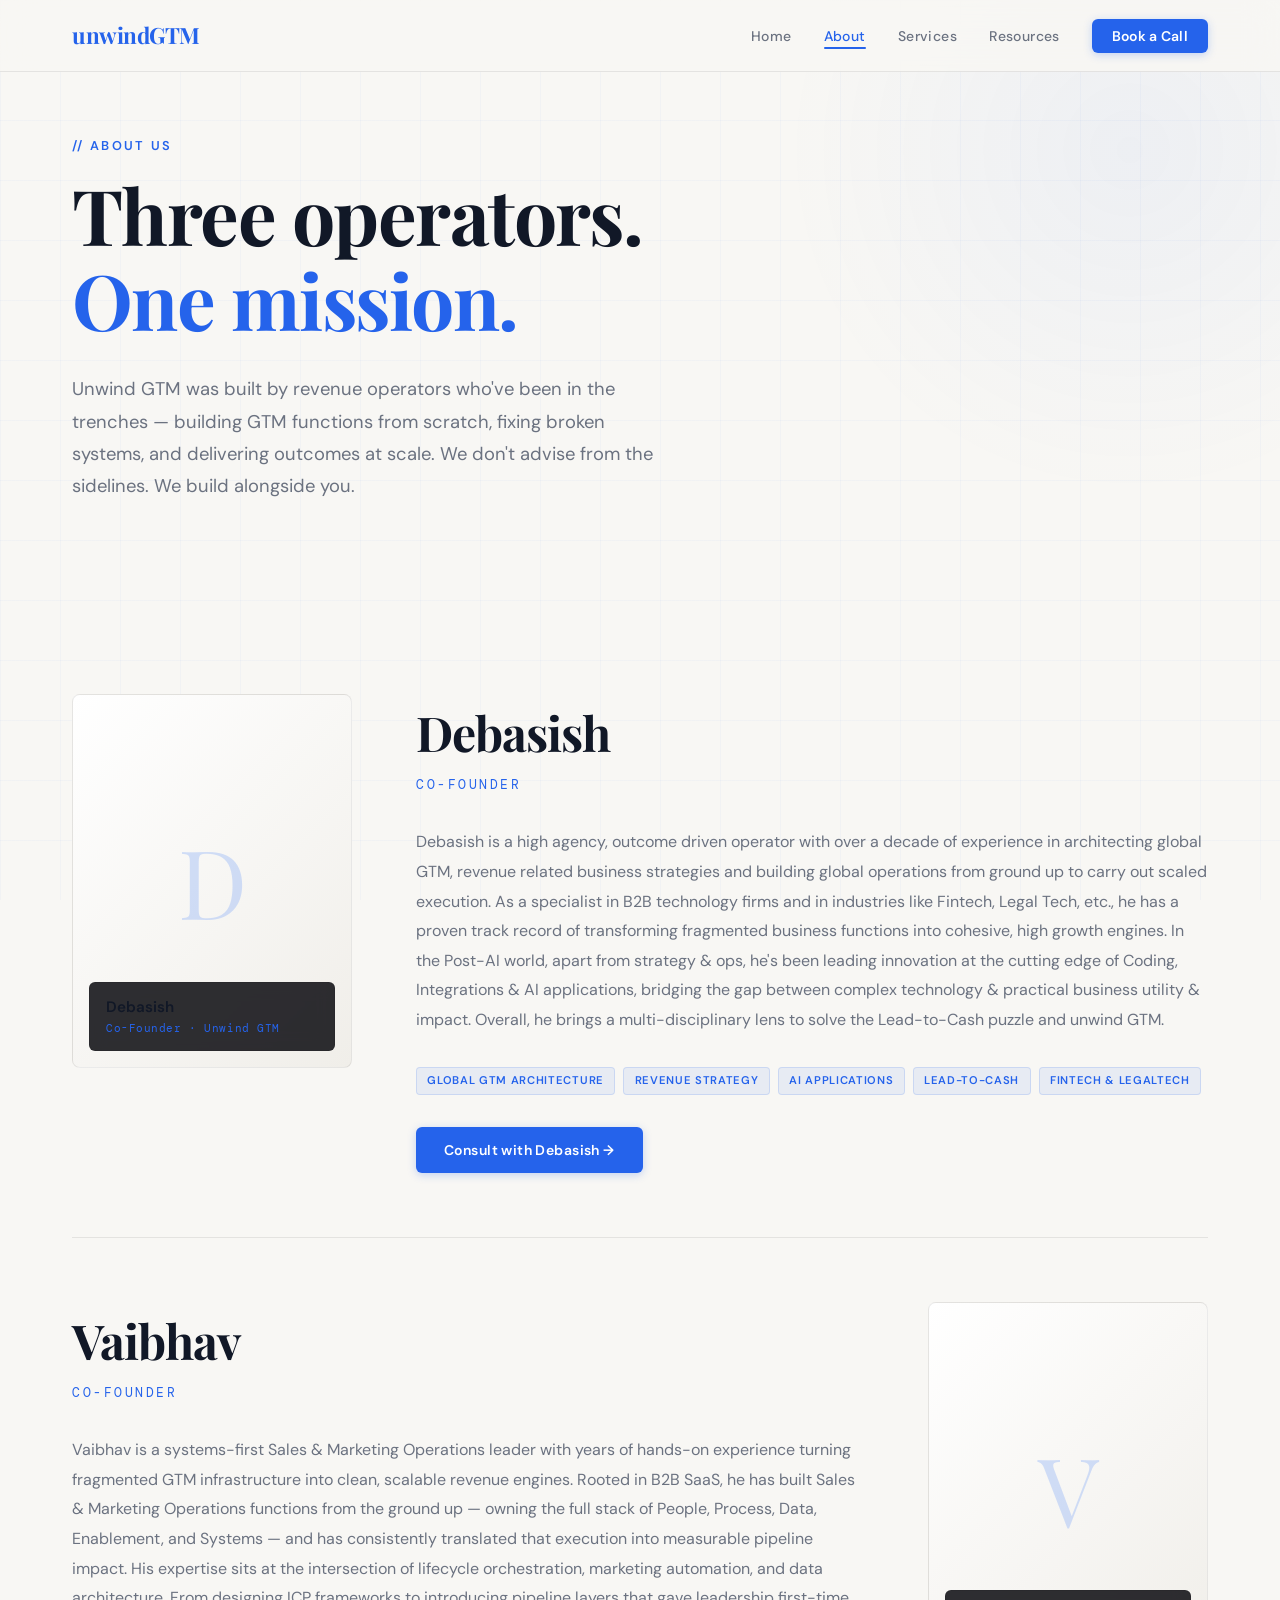
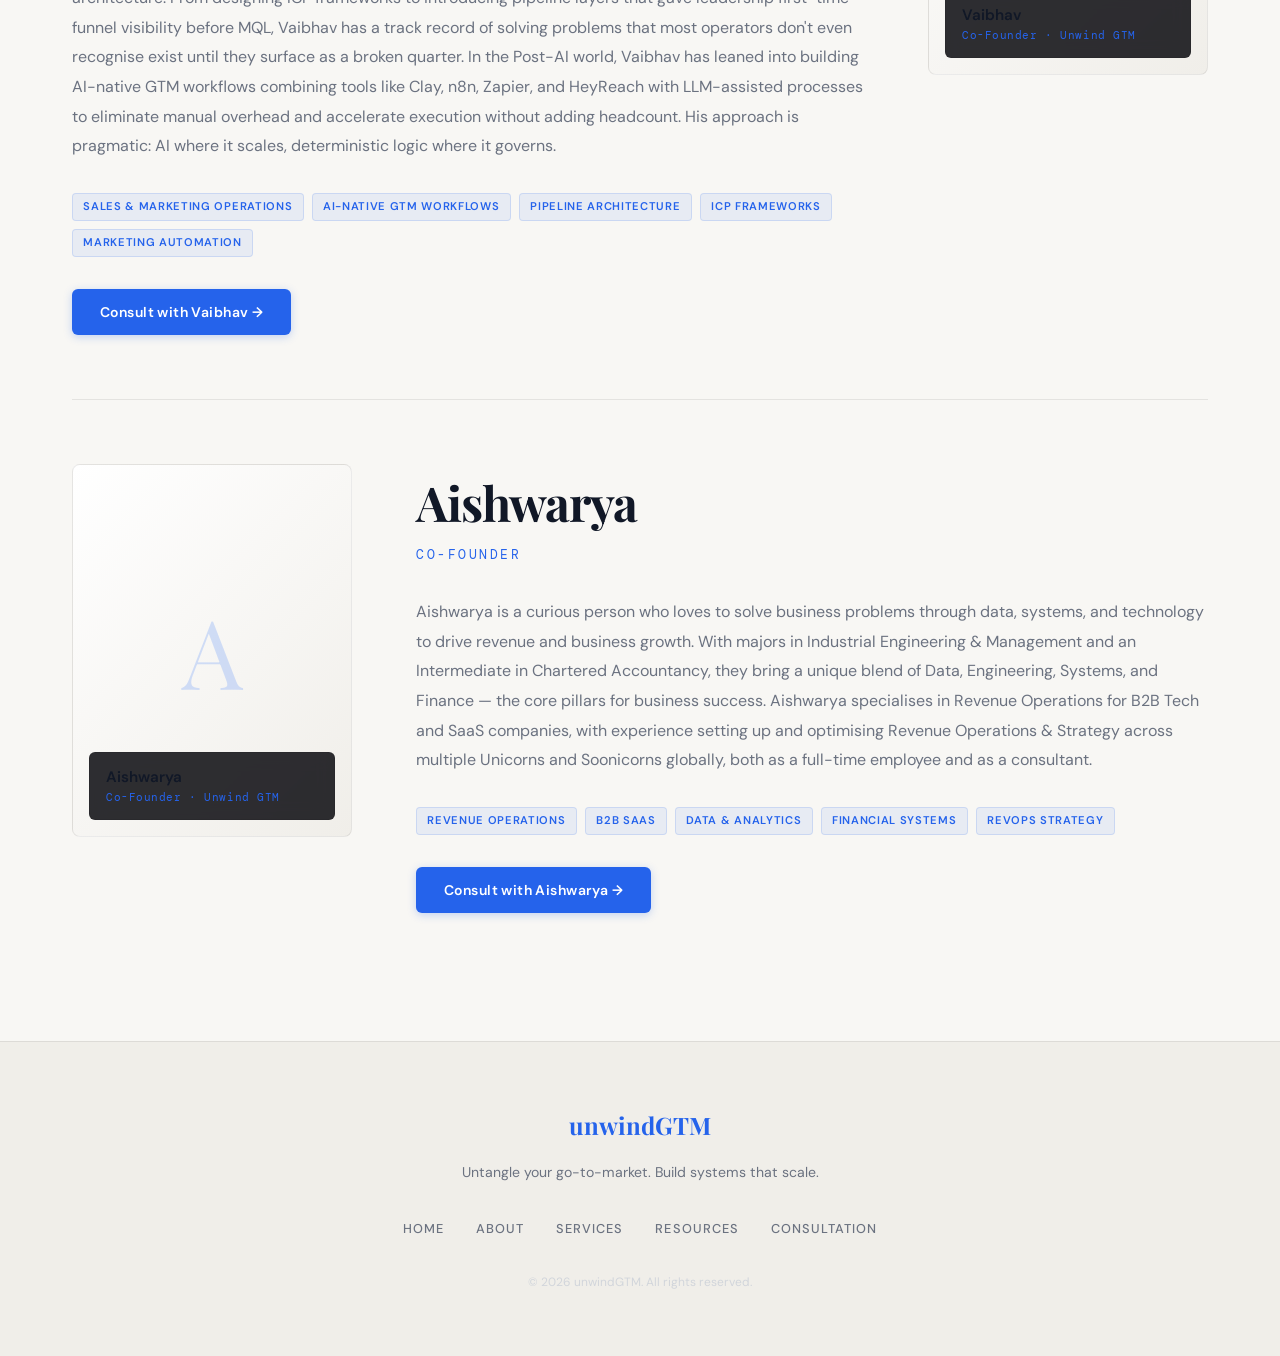
==== commit 40df368b: "Update About Us page content and styling" ====
--- a/pages/about.html
+++ b/pages/about.html
@@ -3,208 +3,168 @@
 <head>
   <meta charset="UTF-8">
   <meta name="viewport" content="width=device-width, initial-scale=1.0">
-  <title>About Us — unwindGTM</title>
-  <meta name="description" content="Meet the three operators behind unwindGTM — Debasish, Vaibhav, and Aishwarya. Founders who've built revenue engines from scratch across Fintech, LegalTech, and B2B SaaS.">
+  <title>About Us — Unwind GTM</title>
+  <meta name="description" content="Meet the founders of Unwind GTM — three operators with deep experience in Revenue Operations, Sales, Marketing, and GTM strategy.">
   <link rel="stylesheet" href="../assets/css/main.css">
+  <style>
+    .founder-section {
+      padding: var(--space-lg) 0;
+      border-bottom: 1px solid var(--color-border);
+    }
+    .founder-section:last-of-type { border-bottom: none; }
+    .founder-layout {
+      display: grid;
+      grid-template-columns: 280px 1fr;
+      gap: var(--space-lg);
+      align-items: start;
+    }
+    .founder-layout.reverse { direction: rtl; }
+    .founder-layout.reverse > * { direction: ltr; }
+    .founder-photo-wrap {
+      position: sticky;
+      top: calc(var(--nav-height) + 2rem);
+    }
+    .founder-photo {
+      width: 100%;
+      aspect-ratio: 3/4;
+      border-radius: 8px;
+      background: linear-gradient(135deg, var(--color-bg-card) 0%, var(--color-bg-2) 100%);
+      border: 1px solid var(--color-border);
+      overflow: hidden;
+      position: relative;
+      display: flex;
+      align-items: center;
+      justify-content: center;
+    }
+    .founder-photo img {
+      width: 100%;
+      height: 100%;
+      object-fit: cover;
+    }
+    .founder-photo-placeholder {
+      font-family: var(--font-display);
+      font-size: 6rem;
+      color: var(--color-primary-dim);
+      opacity: 0.4;
+    }
+    .founder-photo-badge {
+      position: absolute;
+      bottom: 1rem;
+      left: 1rem;
+      right: 1rem;
+      background: rgba(10,10,15,0.85);
+      backdrop-filter: blur(8px);
+      border: 1px solid var(--color-border);
+      border-radius: 6px;
+      padding: 0.75rem 1rem;
+    }
+    .founder-photo-badge-name {
+      font-weight: 600;
+      font-size: 0.95rem;
+    }
+    .founder-photo-badge-role {
+      font-size: 0.7rem;
+      color: var(--color-primary);
+      font-family: var(--font-mono);
+      letter-spacing: 0.05em;
+    }
+    .founder-content {}
+    .founder-name {
+      font-family: var(--font-display);
+      font-size: clamp(2rem, 4vw, 3rem);
+      font-weight: 700;
+      letter-spacing: -0.02em;
+      margin-bottom: 0.25rem;
+    }
+    .founder-role {
+      font-family: var(--font-mono);
+      font-size: 0.8rem;
+      letter-spacing: 0.2em;
+      text-transform: uppercase;
+      color: var(--color-primary);
+      margin-bottom: var(--space-md);
+    }
+    .founder-bio {
+      font-size: 1rem;
+      color: var(--color-text-muted);
+      line-height: 1.85;
+      margin-bottom: var(--space-md);
+    }
+    .expertise-grid {
+      display: flex;
+      flex-wrap: wrap;
+      gap: 0.5rem;
+      margin-bottom: var(--space-md);
+    }
+    .founder-actions {
+      display: flex;
+      gap: var(--space-sm);
+      flex-wrap: wrap;
+    }
+    @media (max-width: 768px) {
+      .founder-layout { grid-template-columns: 1fr; }
+      .founder-layout.reverse { direction: ltr; }
+      .founder-photo-wrap { position: static; }
+      .founder-photo { aspect-ratio: 1; max-width: 220px; }
+    }
+  </style>
 </head>
 <body>
   <div class="page-wrapper">
+    <div class="content-layer">
+      <div class="hero section">
+        <p class="hero-eyebrow">// About Us</p>
+        <h1 class="hero-title">Three operators.<br><em>One mission.</em></h1>
+        <p class="hero-subtitle">Unwind GTM was built by revenue operators who've been in the trenches — building GTM functions from scratch, fixing broken systems, and delivering outcomes at scale. We don't advise from the sidelines. We build alongside you.</p>
+      </div>
 
-    <!-- HERO -->
-    <div class="section" style="padding-bottom:0;">
-      <p class="hero-eyebrow fade-in">// About Us</p>
-      <h1 class="hero-title fade-in">Three Operators.<br><em>One Revenue Engine.</em></h1>
-      <p class="hero-subtitle fade-in" style="max-width:700px;">unwindGTM was built by revenue operators who've been in the trenches — building GTM functions from scratch, fixing broken systems, and delivering outcomes at scale across B2B SaaS, Fintech, and LegalTech unicorns globally. We don't advise from the sidelines. We embed, build, and hand it back to you.</p>
+      <!-- FOUNDERS — loaded from founders.json -->
+      <div class="section" id="foundersContainer">
+        <p style="color:var(--color-text-muted)">Loading founder profiles...</p>
+      </div>
     </div>
+  </div>
 
-    <!-- FOUNDERS -->
-    <div class="section">
+  <script src="../assets/js/nav.js"></script>
+  <script>
+    const CONSULT_LINKS = {
+      debasish: 'consult-debasish.html',
+      vaibhav:  'consult-vaibhav.html',
+      aishwarya:'consult-aishwarya.html'
+    };
 
-      <!-- DEBASISH -->
-      <div class="founder-section">
-        <div class="founder-layout fade-in">
-          <div class="founder-photo-wrap">
-            <div class="founder-photo">
-              <img src="../assets/images/debasish.jpg" alt="Debasish" onerror="this.style.display='none'">
-              <div class="founder-initial">D</div>
+    fetch('../data/founders.json').then(r=>r.json()).then(data=>{
+      const container = document.getElementById('foundersContainer');
+      container.innerHTML = data.founders.map((f, i) => `
+        <div class="founder-section fade-in">
+          <div class="founder-layout ${i%2===1 ? 'reverse' : ''}">
+            <div class="founder-photo-wrap">
+              <div class="founder-photo">
+                <img src="../${f.image}" alt="${f.name}" onerror="this.style.display='none';this.nextElementSibling.style.display='flex'">
+                <div class="founder-photo-placeholder" style="display:none">${f.name[0]}</div>
+                <div class="founder-photo-badge">
+                  <div class="founder-photo-badge-name">${f.name}</div>
+                  <div class="founder-photo-badge-role">${f.role} · Unwind GTM</div>
+                </div>
+              </div>
+              ${f.linkedin !== '#' ? `<a href="${f.linkedin}" target="_blank" class="btn btn-ghost" style="width:100%;margin-top:0.75rem;justify-content:center">LinkedIn ↗</a>` : ''}
             </div>
-          </div>
-          <div class="founder-content">
-            <div class="founder-role-tag">// Co-Founder · GTM Strategy & RevOps Architecture</div>
-            <h2 class="founder-name">Debasish</h2>
-            <div class="expertise-tags">
-              <span class="tag">GTM Architecture</span>
-              <span class="tag">CRM & Workflow Automation</span>
-              <span class="tag">LLM & AI Applications</span>
-              <span class="tag">Revenue Strategy</span>
-              <span class="tag">Fintech · LegalTech</span>
-            </div>
-            <p class="founder-bio">Debasish is a high-agency, outcome-driven operator with over a decade of experience architecting global GTM strategies and building revenue operations from the ground up. As a specialist in B2B technology firms across Fintech and LegalTech, he has a proven track record of transforming fragmented business functions into cohesive, high-growth engines.</p>
-            <p class="founder-bio">In the post-AI era, he leads at the cutting edge of integrations, custom development, and agentic workflows — bridging complex technology with practical business impact. He brings a multi-disciplinary lens to the Lead-to-Cash puzzle and specialises in full-funnel strategy and execution.</p>
-            <p class="founder-bio" style="font-weight:600;color:var(--color-text);font-style:italic;">"I've run the functions you're trying to fix. Not just advised on them."</p>
-            <div class="founder-links">
-              <a href="work-with-us.html" class="btn btn-accent">Book a Call with Debasish →</a>
-              <a href="https://www.linkedin.com/in/" target="_blank" class="btn btn-outline">LinkedIn ↗</a>
+            <div class="founder-content">
+              <h2 class="founder-name">${f.name}</h2>
+              <div class="founder-role">${f.role}</div>
+              <p class="founder-bio">${f.bio}</p>
+              <div class="expertise-grid">
+                ${f.expertise.map(e => `<span class="tag">${e}</span>`).join('')}
+              </div>
+              <div class="founder-actions">
+                <a href="${CONSULT_LINKS[f.id]}" class="btn btn-primary">Consult with ${f.name} →</a>
+              </div>
             </div>
           </div>
         </div>
-      </div>
-
-      <!-- VAIBHAV -->
-      <div class="founder-section">
-        <div class="founder-layout reverse fade-in">
-          <div class="founder-photo-wrap">
-            <div class="founder-photo">
-              <img src="../assets/images/vaibhav.jpg" alt="Vaibhav" onerror="this.style.display='none'">
-              <div class="founder-initial">V</div>
-            </div>
-          </div>
-          <div class="founder-content">
-            <div class="founder-role-tag">// Co-Founder · Sales & Marketing Operations</div>
-            <h2 class="founder-name">Vaibhav</h2>
-            <div class="expertise-tags">
-              <span class="tag">Sales & Marketing Ops</span>
-              <span class="tag">Pipeline Architecture</span>
-              <span class="tag">Attribution Modeling</span>
-              <span class="tag">Lifecycle Automation</span>
-              <span class="tag">AI-native GTM</span>
-            </div>
-            <p class="founder-bio">Vaibhav is a systems-first Sales & Marketing Operations leader with years of hands-on experience turning fragmented GTM infrastructure into clean, scalable revenue engines. Rooted in B2B SaaS, he has built Sales and Marketing Operations functions from the ground up — owning the full stack of People, Process, Data, Enablement, and Systems.</p>
-            <p class="founder-bio">His expertise sits at the intersection of lifecycle orchestration, marketing automation, and data architecture. From designing ICP frameworks to introducing pipeline layers that gave leadership first-time funnel visibility before MQL — Vaibhav has a track record of solving problems that most operators don't even recognise exist until they surface as a broken quarter.</p>
-            <p class="founder-bio">In the post-AI world, Vaibhav has leaned into building AI-native GTM workflows — combining tools like Clay, n8n, Zapier, and HeyReach with LLM-assisted processes to eliminate manual overhead and accelerate execution without adding headcount. His approach is pragmatic: <strong>AI where it scales, deterministic logic where it governs.</strong></p>
-            <div class="founder-links">
-              <a href="work-with-us.html" class="btn btn-accent">Book a Call with Vaibhav →</a>
-              <a href="https://www.linkedin.com/in/" target="_blank" class="btn btn-outline">LinkedIn ↗</a>
-            </div>
-          </div>
-        </div>
-      </div>
-
-      <!-- AISHWARYA -->
-      <div class="founder-section">
-        <div class="founder-layout fade-in">
-          <div class="founder-photo-wrap">
-            <div class="founder-photo">
-              <img src="../assets/images/aishwarya.jpg" alt="Aishwarya" onerror="this.style.display='none'">
-              <div class="founder-initial">A</div>
-            </div>
-          </div>
-          <div class="founder-content">
-            <div class="founder-role-tag">// Co-Founder · Customer Success & Finance Operations</div>
-            <h2 class="founder-name">Aishwarya</h2>
-            <div class="expertise-tags">
-              <span class="tag">CS Operations</span>
-              <span class="tag">Quote-to-Cash</span>
-              <span class="tag">Financial Planning & Analysis</span>
-              <span class="tag">Revenue Recognition</span>
-              <span class="tag">Data & Systems</span>
-            </div>
-            <p class="founder-bio">Aishwarya brings a rare combination of Industrial Engineering, Chartered Accountancy, and deep RevOps execution — the kind of multi-disciplinary thinking that most companies desperately need and rarely find in one person.</p>
-            <p class="founder-bio">He specialises in Revenue Operations for B2B Tech and SaaS companies, with hands-on experience setting up and optimising CS, Finance, and Operations functions across multiple unicorns and soon-to-be unicorns globally — both as a full-time leader and as a consultant.</p>
-            <p class="founder-bio">He sits at the intersection of data, systems, engineering, and finance — the four pillars that determine whether a revenue engine can actually scale.</p>
-            <div class="founder-links">
-              <a href="work-with-us.html" class="btn btn-accent">Book a Call with Aishwarya →</a>
-              <a href="https://www.linkedin.com/in/" target="_blank" class="btn btn-outline">LinkedIn ↗</a>
-            </div>
-          </div>
-        </div>
-      </div>
-
-    </div>
-
-    <!-- OPERATORS FIRST -->
-    <div class="section-full section-light">
-      <div class="section-full-inner section">
-        <p class="section-label fade-in">// What Makes Us Different</p>
-        <h2 class="section-title fade-in">Operators First. Consultants Never.</h2>
-        <p class="section-subtitle fade-in">We don't hand you a deck and disappear. We embed, execute, and leave you with systems — not dependencies.</p>
-
-        <div class="diff-grid">
-          <div class="diff-card fade-in">
-            <div class="diff-number">01</div>
-            <div class="diff-title">We've run the functions you're trying to fix</div>
-            <p class="diff-desc">Not just advised on them. Marketing Ops, Sales Ops, CS Ops, Finance — we've owned these roles from the inside.</p>
-          </div>
-          <div class="diff-card fade-in">
-            <div class="diff-number">02</div>
-            <div class="diff-title">We cover all 9 modern RevOps pillars</div>
-            <p class="diff-desc">Most agencies stop at 5. We go all the way — including AI & Intelligent Operations and Finance & Revenue Assurance.</p>
-          </div>
-          <div class="diff-card fade-in">
-            <div class="diff-number">03</div>
-            <div class="diff-title">Full lifecycle coverage</div>
-            <p class="diff-desc">Marketing → Sales → CS → Delivery → Implementation → Finance. We operate across the entire revenue arc, not just one slice of it.</p>
-          </div>
-          <div class="diff-card fade-in">
-            <div class="diff-number">04</div>
-            <div class="diff-title">Sector-deep in B2B SaaS, Fintech & LegalTech</div>
-            <p class="diff-desc">Not generalist consultants. We know your market, your buyers, and the specific patterns that drive — and kill — growth.</p>
-          </div>
-          <div class="diff-card fade-in">
-            <div class="diff-number">05</div>
-            <div class="diff-title">Flexible models, zero lock-ins</div>
-            <p class="diff-desc">No bloated retainers. No unnecessary hires. Just outcomes — packaged in a way that fits where you are right now.</p>
-          </div>
-          <div class="diff-card fade-in">
-            <div class="diff-number">06</div>
-            <div class="diff-title">Built to transfer ownership</div>
-            <p class="diff-desc">Every system we build, we document and hand back to you. You shouldn't need us forever — and we design for that from day one.</p>
-          </div>
-        </div>
-      </div>
-    </div>
-
-    <!-- OPERATING PRINCIPLES -->
-    <div class="section">
-      <div style="display:grid;grid-template-columns:1fr 1fr;gap:var(--space-lg);align-items:start;">
-        <div>
-          <p class="section-label fade-in">// Our Operating Principles</p>
-          <h2 class="section-title fade-in">How We Show Up for Every Client</h2>
-          <p class="section-subtitle fade-in">These aren't values on a wall. They're how we actually operate — every engagement, every week.</p>
-        </div>
-        <div class="principle-list fade-in">
-          <div class="principle-item">
-            <div class="principle-num">1</div>
-            <div class="principle-text">
-              <strong>Customer First — always.</strong>
-              <p>Your pain, your pace, your priorities. We adapt to what you actually need — not what's easiest for us to deliver.</p>
-            </div>
-          </div>
-          <div class="principle-item">
-            <div class="principle-num">2</div>
-            <div class="principle-text">
-              <strong>Outcomes over outputs.</strong>
-              <p>We measure success by pipeline velocity, win rates, and churn — not slide decks and status updates.</p>
-            </div>
-          </div>
-          <div class="principle-item">
-            <div class="principle-num">3</div>
-            <div class="principle-text">
-              <strong>Transparent and direct.</strong>
-              <p>We tell you what's broken and why — before we tell you what we'll do about it. No sugarcoating.</p>
-            </div>
-          </div>
-          <div class="principle-item">
-            <div class="principle-num">4</div>
-            <div class="principle-text">
-              <strong>Built to transfer.</strong>
-              <p>Every system we build, we document and hand back to you with full ownership. You shouldn't need us forever.</p>
-            </div>
-          </div>
-        </div>
-      </div>
-    </div>
-
-    <!-- CTA -->
-    <div class="cta-section">
-      <h2>Talk to the People Who Built This</h2>
-      <p>No sales team. No account managers. Just a conversation with a founder — about your revenue engine and what's holding it back.</p>
-      <div class="cta-row" style="justify-content:center;">
-        <a href="work-with-us.html" class="btn btn-accent">Book a Free Strategy Call →</a>
-      </div>
-    </div>
-
-  </div>
-  <script src="../assets/js/nav.js"></script>
+      `).join('');
+    });
+  </script>
 </body>
 </html>
+
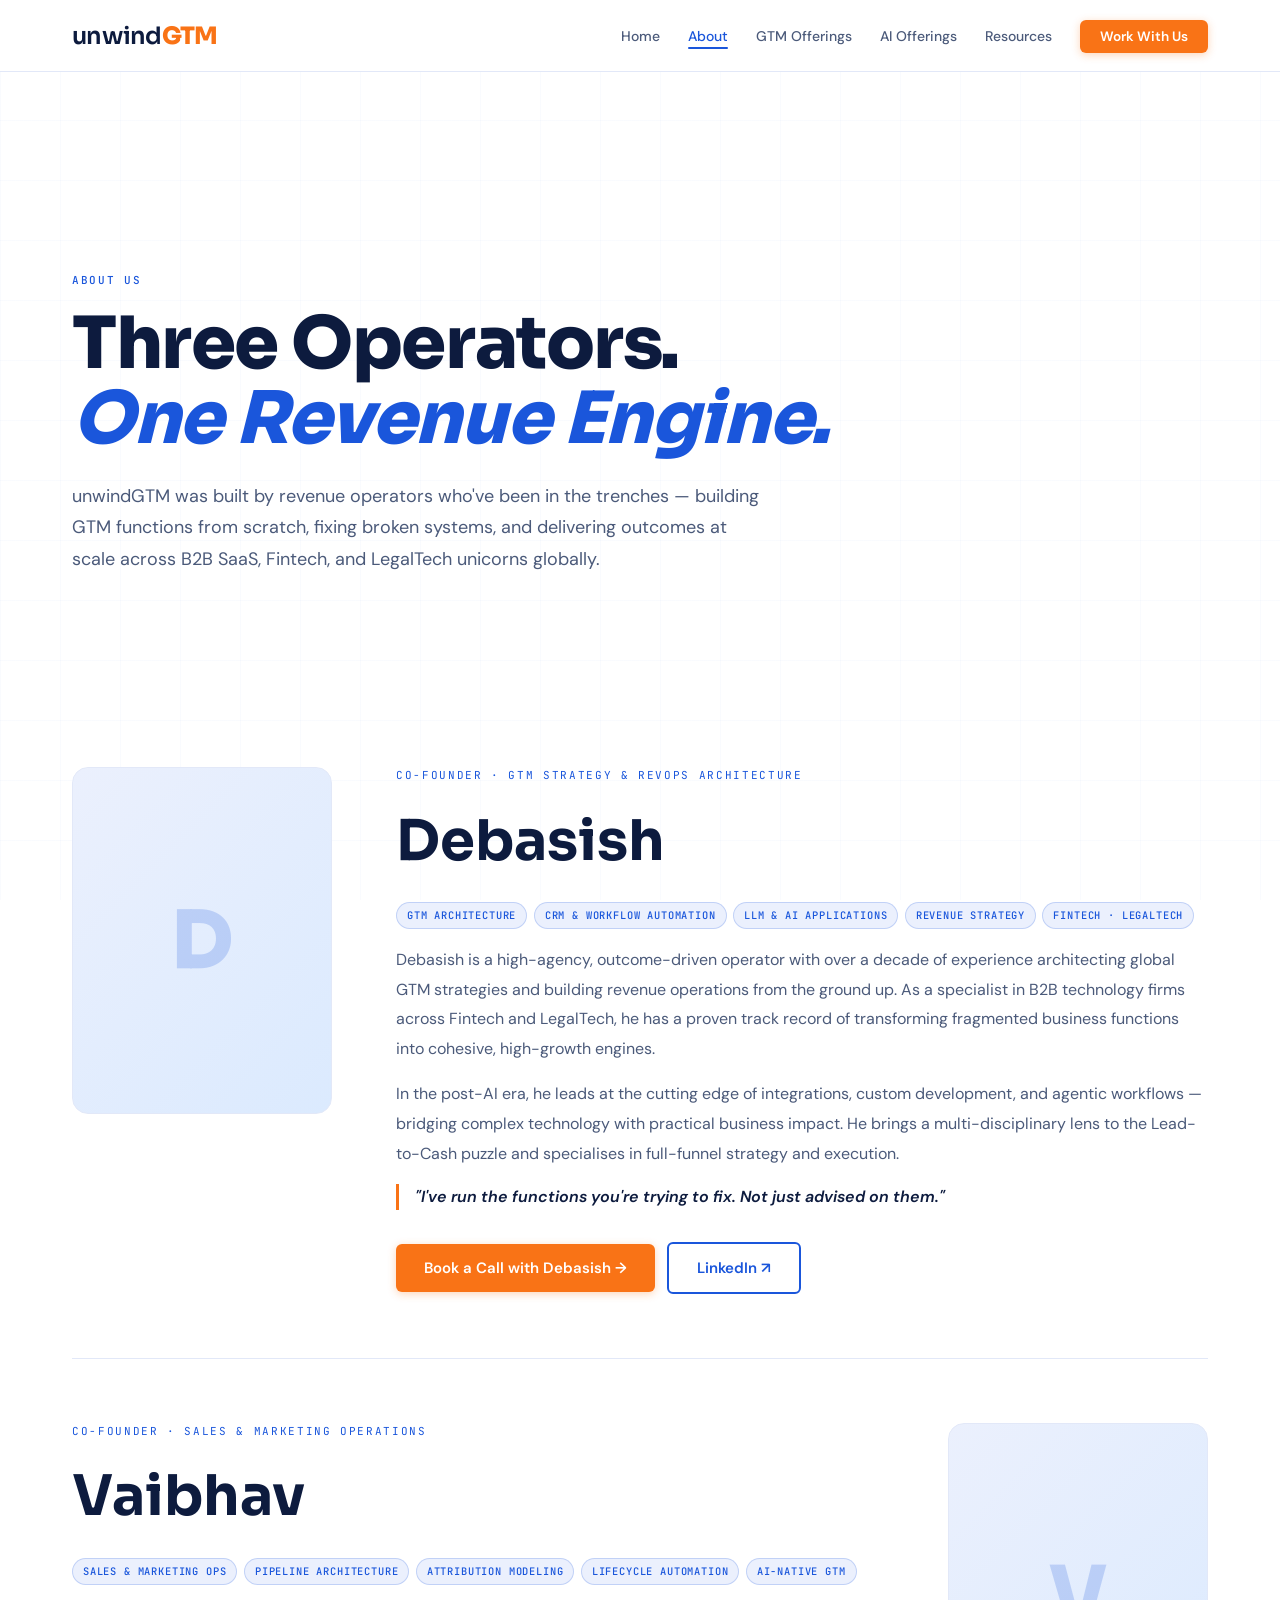
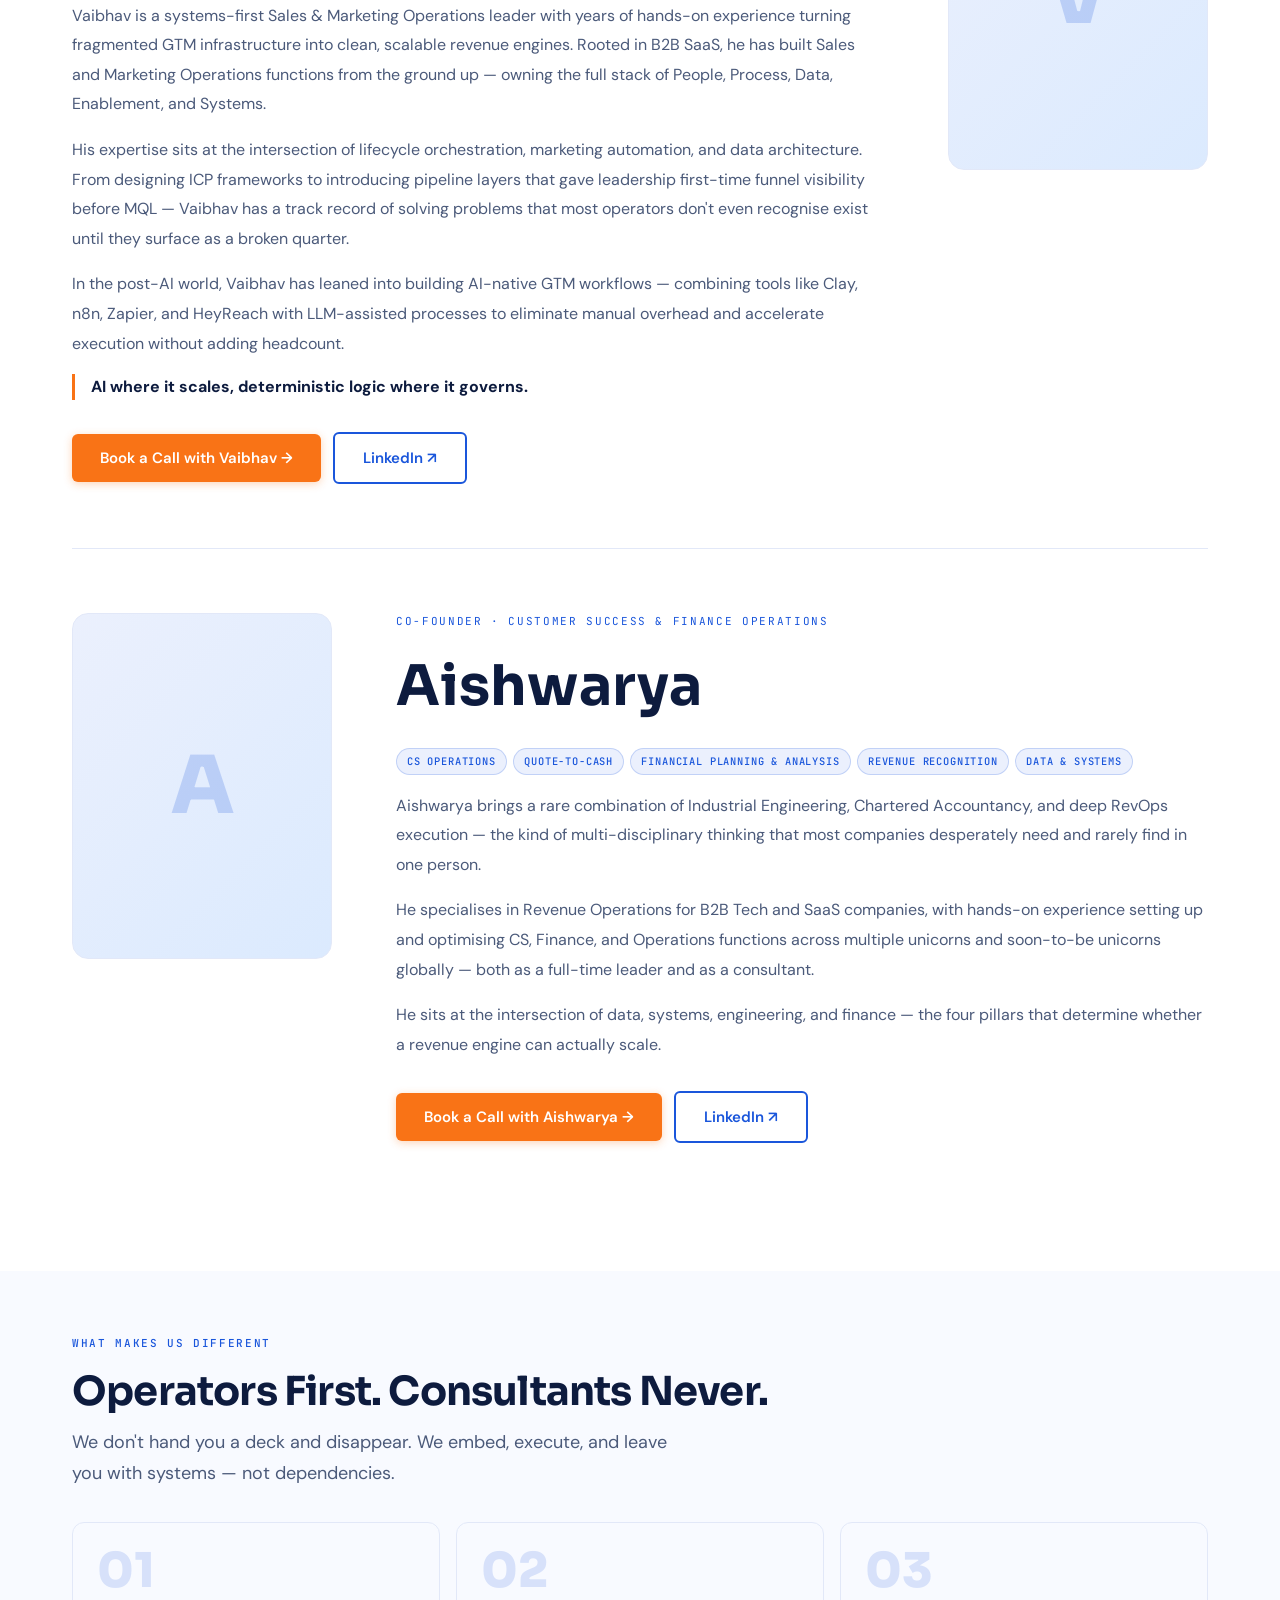
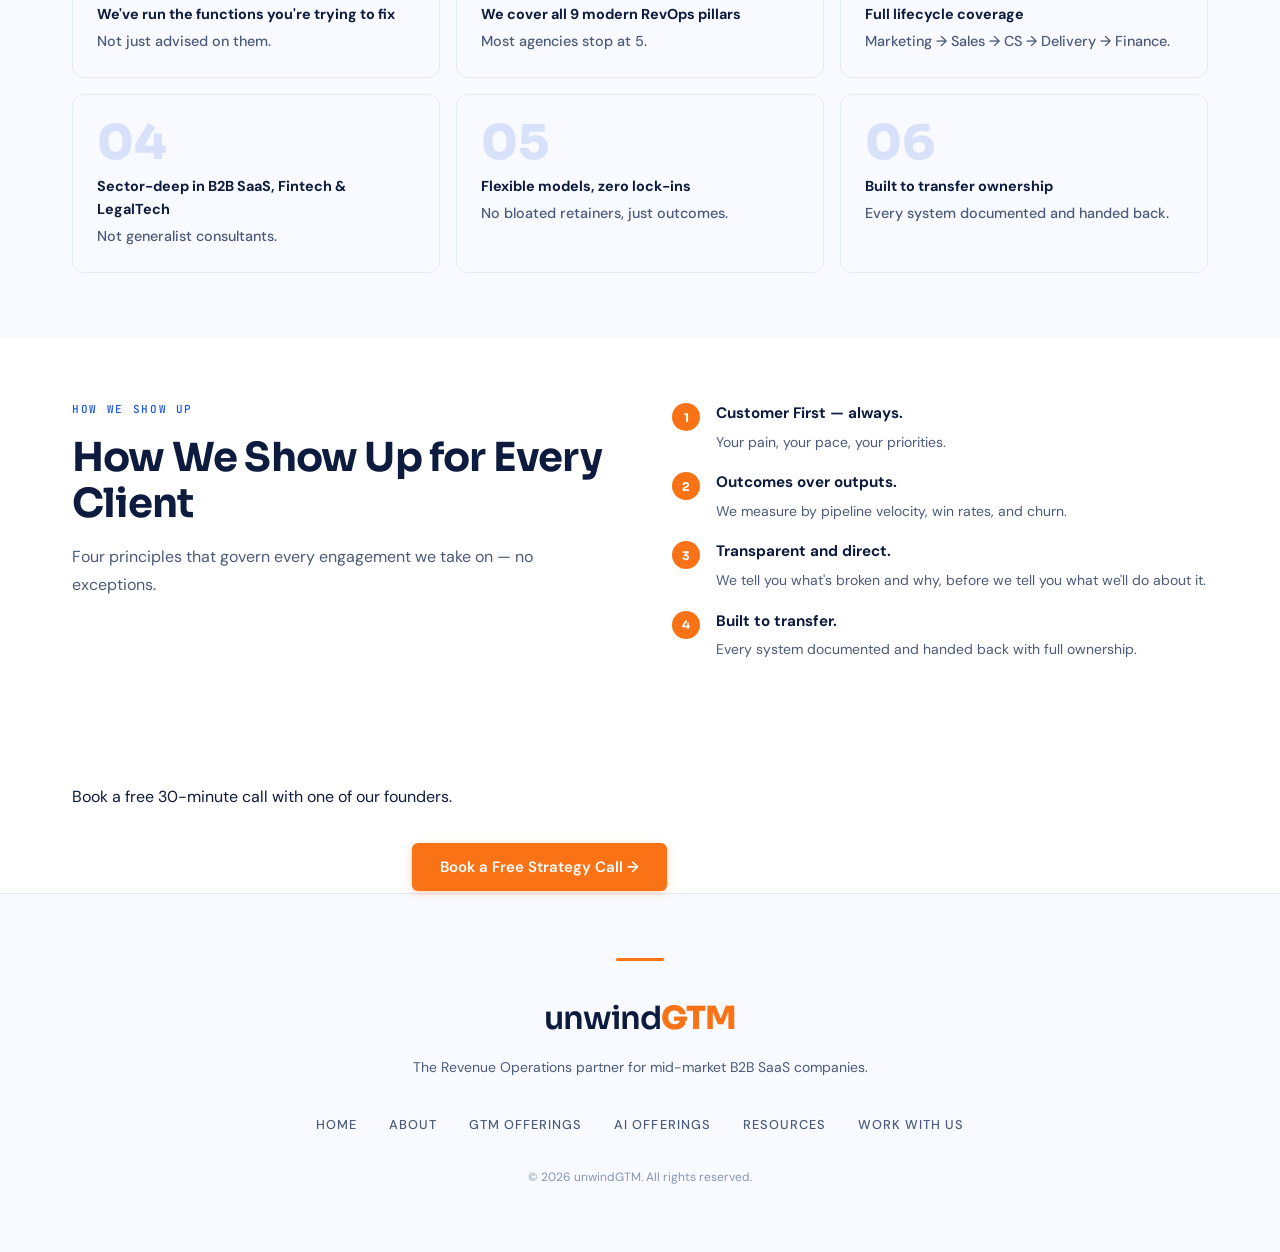
==== commit 1638ad6f: "Revise About Us page layout and content Updated the About Us page with new content and styling." ====
--- a/pages/about.html
+++ b/pages/about.html
@@ -1,170 +1,164 @@
 <!DOCTYPE html>
 <html lang="en">
 <head>
-  <meta charset="UTF-8">
-  <meta name="viewport" content="width=device-width, initial-scale=1.0">
-  <title>About Us — Unwind GTM</title>
-  <meta name="description" content="Meet the founders of Unwind GTM — three operators with deep experience in Revenue Operations, Sales, Marketing, and GTM strategy.">
+  <meta charset="UTF-8"><meta name="viewport" content="width=device-width, initial-scale=1.0">
+  <title>About Us — unwindGTM</title>
   <link rel="stylesheet" href="../assets/css/main.css">
   <style>
-    .founder-section {
-      padding: var(--space-lg) 0;
-      border-bottom: 1px solid var(--color-border);
-    }
-    .founder-section:last-of-type { border-bottom: none; }
-    .founder-layout {
-      display: grid;
-      grid-template-columns: 280px 1fr;
-      gap: var(--space-lg);
-      align-items: start;
-    }
-    .founder-layout.reverse { direction: rtl; }
-    .founder-layout.reverse > * { direction: ltr; }
-    .founder-photo-wrap {
-      position: sticky;
-      top: calc(var(--nav-height) + 2rem);
-    }
-    .founder-photo {
-      width: 100%;
-      aspect-ratio: 3/4;
-      border-radius: 8px;
-      background: linear-gradient(135deg, var(--color-bg-card) 0%, var(--color-bg-2) 100%);
-      border: 1px solid var(--color-border);
-      overflow: hidden;
-      position: relative;
-      display: flex;
-      align-items: center;
-      justify-content: center;
-    }
-    .founder-photo img {
-      width: 100%;
-      height: 100%;
-      object-fit: cover;
-    }
-    .founder-photo-placeholder {
-      font-family: var(--font-display);
-      font-size: 6rem;
-      color: var(--color-primary-dim);
-      opacity: 0.4;
-    }
-    .founder-photo-badge {
-      position: absolute;
-      bottom: 1rem;
-      left: 1rem;
-      right: 1rem;
-      background: rgba(10,10,15,0.85);
-      backdrop-filter: blur(8px);
-      border: 1px solid var(--color-border);
-      border-radius: 6px;
-      padding: 0.75rem 1rem;
-    }
-    .founder-photo-badge-name {
-      font-weight: 600;
-      font-size: 0.95rem;
-    }
-    .founder-photo-badge-role {
-      font-size: 0.7rem;
-      color: var(--color-primary);
-      font-family: var(--font-mono);
-      letter-spacing: 0.05em;
-    }
-    .founder-content {}
-    .founder-name {
-      font-family: var(--font-display);
-      font-size: clamp(2rem, 4vw, 3rem);
-      font-weight: 700;
-      letter-spacing: -0.02em;
-      margin-bottom: 0.25rem;
-    }
-    .founder-role {
-      font-family: var(--font-mono);
-      font-size: 0.8rem;
-      letter-spacing: 0.2em;
-      text-transform: uppercase;
-      color: var(--color-primary);
-      margin-bottom: var(--space-md);
-    }
-    .founder-bio {
-      font-size: 1rem;
-      color: var(--color-text-muted);
-      line-height: 1.85;
-      margin-bottom: var(--space-md);
-    }
-    .expertise-grid {
-      display: flex;
-      flex-wrap: wrap;
-      gap: 0.5rem;
-      margin-bottom: var(--space-md);
-    }
-    .founder-actions {
-      display: flex;
-      gap: var(--space-sm);
-      flex-wrap: wrap;
-    }
-    @media (max-width: 768px) {
-      .founder-layout { grid-template-columns: 1fr; }
-      .founder-layout.reverse { direction: ltr; }
-      .founder-photo-wrap { position: static; }
-      .founder-photo { aspect-ratio: 1; max-width: 220px; }
-    }
+    .founder-section { padding:var(--space-lg) 0; border-bottom:1px solid var(--border); }
+    .founder-layout { display:grid; grid-template-columns:260px 1fr; gap:var(--space-lg); align-items:start; }
+    .founder-layout.reverse { grid-template-columns:1fr 260px; }
+    .founder-layout.reverse .founder-photo-col { order:2; }
+    .founder-layout.reverse .founder-content { order:1; }
+    .founder-photo { width:260px; aspect-ratio:3/4; border-radius:16px; background:linear-gradient(135deg,var(--light-blue),#dbeafe); border:1px solid var(--border); display:flex; align-items:center; justify-content:center; font-family:var(--font-display); font-size:5rem; font-weight:800; color:rgba(26,86,219,0.2); overflow:hidden; position:sticky; top:calc(var(--nav-height) + 2rem); }
+    .founder-photo img { width:100%;height:100%;object-fit:cover; }
+    .founder-role { font-family:var(--font-mono); font-size:11px; color:var(--blue); text-transform:uppercase; letter-spacing:0.15em; margin-bottom:0.75rem; }
+    .founder-name { font-family:var(--font-display); font-size:clamp(2.5rem,5vw,3.5rem); font-weight:700; color:var(--navy); margin-bottom:1rem; }
+    .founder-tags { display:flex; flex-wrap:wrap; gap:0.4rem; margin-bottom:var(--space-sm); }
+    .founder-bio { font-size:1rem; color:var(--muted); line-height:1.85; margin-bottom:1rem; }
+    .founder-quote { font-style:italic; font-weight:600; color:var(--navy); border-left:3px solid var(--orange); padding-left:1rem; margin:var(--space-sm) 0; font-size:1rem; }
+    .diff-grid { display:grid; grid-template-columns:repeat(3,1fr); gap:1rem; }
+    .diff-card { background:var(--bg-light); border:1px solid var(--border); border-radius:12px; padding:1.5rem; position:relative; overflow:hidden; }
+    .diff-num { font-family:var(--font-display); font-size:3rem; font-weight:800; color:rgba(26,86,219,0.15); line-height:1; margin-bottom:0.5rem; }
+    .diff-text { font-size:0.9rem; color:var(--muted); font-weight:500; }
+    .diff-text strong { color:var(--navy); display:block; margin-bottom:0.25rem; }
+    .principles-list { display:flex; flex-direction:column; gap:1rem; }
+    .principle-item { display:flex; align-items:flex-start; gap:1rem; }
+    .principle-num { width:28px; height:28px; border-radius:50%; background:var(--orange); color:#fff; font-family:var(--font-display); font-weight:700; font-size:0.75rem; display:flex; align-items:center; justify-content:center; flex-shrink:0; margin-top:2px; }
+    .principle-text strong { display:block; font-size:0.95rem; color:var(--navy); margin-bottom:0.2rem; }
+    .principle-text span { font-size:0.875rem; color:var(--muted); }
+    @media(max-width:768px){ .founder-layout,.founder-layout.reverse{grid-template-columns:1fr} .founder-photo{position:static;aspect-ratio:1;max-width:180px} .diff-grid{grid-template-columns:1fr 1fr} }
   </style>
 </head>
 <body>
-  <div class="page-wrapper">
-    <div class="content-layer">
-      <div class="hero section">
-        <p class="hero-eyebrow">// About Us</p>
-        <h1 class="hero-title">Three operators.<br><em>One mission.</em></h1>
-        <p class="hero-subtitle">Unwind GTM was built by revenue operators who've been in the trenches — building GTM functions from scratch, fixing broken systems, and delivering outcomes at scale. We don't advise from the sidelines. We build alongside you.</p>
+<div class="page-wrapper"><div class="content-layer">
+
+  <!-- HERO -->
+  <div class="section" style="padding-top:calc(var(--space-xl) + var(--nav-height))">
+    <span class="eyebrow">About Us</span>
+    <h1>Three Operators.<br><em class="accent">One Revenue Engine.</em></h1>
+    <p class="body-lg" style="max-width:700px;margin-top:1.5rem">unwindGTM was built by revenue operators who've been in the trenches — building GTM functions from scratch, fixing broken systems, and delivering outcomes at scale across B2B SaaS, Fintech, and LegalTech unicorns globally.</p>
+  </div>
+
+  <!-- FOUNDER: DEBASISH -->
+  <div class="section">
+    <div class="founder-section">
+      <div class="founder-layout">
+        <div class="founder-photo-col">
+          <div class="founder-photo"><img src="../assets/images/debasish.jpg" alt="Debasish" onerror="this.parentElement.textContent='D'"></div>
+        </div>
+        <div class="founder-content">
+          <div class="founder-role">Co-Founder · GTM Strategy & RevOps Architecture</div>
+          <div class="founder-name">Debasish</div>
+          <div class="founder-tags">
+            <span class="tag">GTM Architecture</span><span class="tag">CRM & Workflow Automation</span><span class="tag">LLM & AI Applications</span><span class="tag">Revenue Strategy</span><span class="tag">Fintech · LegalTech</span>
+          </div>
+          <p class="founder-bio">Debasish is a high-agency, outcome-driven operator with over a decade of experience architecting global GTM strategies and building revenue operations from the ground up. As a specialist in B2B technology firms across Fintech and LegalTech, he has a proven track record of transforming fragmented business functions into cohesive, high-growth engines.</p>
+          <p class="founder-bio">In the post-AI era, he leads at the cutting edge of integrations, custom development, and agentic workflows — bridging complex technology with practical business impact. He brings a multi-disciplinary lens to the Lead-to-Cash puzzle and specialises in full-funnel strategy and execution.</p>
+          <div class="founder-quote">"I've run the functions you're trying to fix. Not just advised on them."</div>
+          <div class="btn-row">
+            <a href="consult-debasish.html" class="btn btn-orange">Book a Call with Debasish →</a>
+            <a href="#" class="btn btn-outline-blue">LinkedIn ↗</a>
+          </div>
+        </div>
       </div>
+    </div>
 
-      <!-- FOUNDERS — loaded from founders.json -->
-      <div class="section" id="foundersContainer">
-        <p style="color:var(--color-text-muted)">Loading founder profiles...</p>
+    <!-- FOUNDER: VAIBHAV -->
+    <div class="founder-section">
+      <div class="founder-layout reverse">
+        <div class="founder-photo-col">
+          <div class="founder-photo"><img src="../assets/images/vaibhav.jpg" alt="Vaibhav" onerror="this.parentElement.textContent='V'"></div>
+        </div>
+        <div class="founder-content">
+          <div class="founder-role">Co-Founder · Sales & Marketing Operations</div>
+          <div class="founder-name">Vaibhav</div>
+          <div class="founder-tags">
+            <span class="tag">Sales & Marketing Ops</span><span class="tag">Pipeline Architecture</span><span class="tag">Attribution Modeling</span><span class="tag">Lifecycle Automation</span><span class="tag">AI-native GTM</span>
+          </div>
+          <p class="founder-bio">Vaibhav is a systems-first Sales & Marketing Operations leader with years of hands-on experience turning fragmented GTM infrastructure into clean, scalable revenue engines. Rooted in B2B SaaS, he has built Sales and Marketing Operations functions from the ground up — owning the full stack of People, Process, Data, Enablement, and Systems.</p>
+          <p class="founder-bio">His expertise sits at the intersection of lifecycle orchestration, marketing automation, and data architecture. From designing ICP frameworks to introducing pipeline layers that gave leadership first-time funnel visibility before MQL — Vaibhav has a track record of solving problems that most operators don't even recognise exist until they surface as a broken quarter.</p>
+          <p class="founder-bio">In the post-AI world, Vaibhav has leaned into building AI-native GTM workflows — combining tools like Clay, n8n, Zapier, and HeyReach with LLM-assisted processes to eliminate manual overhead and accelerate execution without adding headcount.</p>
+          <div class="founder-quote" style="font-style:normal"><strong>AI where it scales, deterministic logic where it governs.</strong></div>
+          <div class="btn-row">
+            <a href="consult-vaibhav.html" class="btn btn-orange">Book a Call with Vaibhav →</a>
+            <a href="#" class="btn btn-outline-blue">LinkedIn ↗</a>
+          </div>
+        </div>
+      </div>
+    </div>
+
+    <!-- FOUNDER: AISHWARYA -->
+    <div class="founder-section" style="border-bottom:none">
+      <div class="founder-layout">
+        <div class="founder-photo-col">
+          <div class="founder-photo"><img src="../assets/images/aishwarya.jpg" alt="Aishwarya" onerror="this.parentElement.textContent='A'"></div>
+        </div>
+        <div class="founder-content">
+          <div class="founder-role">Co-Founder · Customer Success & Finance Operations</div>
+          <div class="founder-name">Aishwarya</div>
+          <div class="founder-tags">
+            <span class="tag">CS Operations</span><span class="tag">Quote-to-Cash</span><span class="tag">Financial Planning & Analysis</span><span class="tag">Revenue Recognition</span><span class="tag">Data & Systems</span>
+          </div>
+          <p class="founder-bio">Aishwarya brings a rare combination of Industrial Engineering, Chartered Accountancy, and deep RevOps execution — the kind of multi-disciplinary thinking that most companies desperately need and rarely find in one person.</p>
+          <p class="founder-bio">He specialises in Revenue Operations for B2B Tech and SaaS companies, with hands-on experience setting up and optimising CS, Finance, and Operations functions across multiple unicorns and soon-to-be unicorns globally — both as a full-time leader and as a consultant.</p>
+          <p class="founder-bio">He sits at the intersection of data, systems, engineering, and finance — the four pillars that determine whether a revenue engine can actually scale.</p>
+          <div class="btn-row">
+            <a href="consult-aishwarya.html" class="btn btn-orange">Book a Call with Aishwarya →</a>
+            <a href="#" class="btn btn-outline-blue">LinkedIn ↗</a>
+          </div>
+        </div>
       </div>
     </div>
   </div>
 
-  <script src="../assets/js/nav.js"></script>
-  <script>
-    const CONSULT_LINKS = {
-      debasish: 'consult-debasish.html',
-      vaibhav:  'consult-vaibhav.html',
-      aishwarya:'consult-aishwarya.html'
-    };
+  <!-- WHAT MAKES US DIFFERENT -->
+  <div style="background:var(--bg-light);padding:var(--space-lg) 0;">
+    <div class="section" style="padding-top:0;padding-bottom:0">
+      <span class="eyebrow">What Makes Us Different</span>
+      <h2 style="margin-bottom:0.75rem">Operators First. Consultants Never.</h2>
+      <p class="body-lg" style="max-width:600px;margin-bottom:var(--space-md)">We don't hand you a deck and disappear. We embed, execute, and leave you with systems — not dependencies.</p>
+      <div class="diff-grid">
+        <div class="diff-card"><div class="diff-num">01</div><div class="diff-text"><strong>We've run the functions you're trying to fix</strong>Not just advised on them.</div></div>
+        <div class="diff-card"><div class="diff-num">02</div><div class="diff-text"><strong>We cover all 9 modern RevOps pillars</strong>Most agencies stop at 5.</div></div>
+        <div class="diff-card"><div class="diff-num">03</div><div class="diff-text"><strong>Full lifecycle coverage</strong>Marketing → Sales → CS → Delivery → Finance.</div></div>
+        <div class="diff-card"><div class="diff-num">04</div><div class="diff-text"><strong>Sector-deep in B2B SaaS, Fintech & LegalTech</strong>Not generalist consultants.</div></div>
+        <div class="diff-card"><div class="diff-num">05</div><div class="diff-text"><strong>Flexible models, zero lock-ins</strong>No bloated retainers, just outcomes.</div></div>
+        <div class="diff-card"><div class="diff-num">06</div><div class="diff-text"><strong>Built to transfer ownership</strong>Every system documented and handed back.</div></div>
+      </div>
+    </div>
+  </div>
 
-    fetch('../data/founders.json').then(r=>r.json()).then(data=>{
-      const container = document.getElementById('foundersContainer');
-      container.innerHTML = data.founders.map((f, i) => `
-        <div class="founder-section fade-in">
-          <div class="founder-layout ${i%2===1 ? 'reverse' : ''}">
-            <div class="founder-photo-wrap">
-              <div class="founder-photo">
-                <img src="../${f.image}" alt="${f.name}" onerror="this.style.display='none';this.nextElementSibling.style.display='flex'">
-                <div class="founder-photo-placeholder" style="display:none">${f.name[0]}</div>
-                <div class="founder-photo-badge">
-                  <div class="founder-photo-badge-name">${f.name}</div>
-                  <div class="founder-photo-badge-role">${f.role} · Unwind GTM</div>
-                </div>
-              </div>
-              ${f.linkedin !== '#' ? `<a href="${f.linkedin}" target="_blank" class="btn btn-ghost" style="width:100%;margin-top:0.75rem;justify-content:center">LinkedIn ↗</a>` : ''}
-            </div>
-            <div class="founder-content">
-              <h2 class="founder-name">${f.name}</h2>
-              <div class="founder-role">${f.role}</div>
-              <p class="founder-bio">${f.bio}</p>
-              <div class="expertise-grid">
-                ${f.expertise.map(e => `<span class="tag">${e}</span>`).join('')}
-              </div>
-              <div class="founder-actions">
-                <a href="${CONSULT_LINKS[f.id]}" class="btn btn-primary">Consult with ${f.name} →</a>
-              </div>
-            </div>
-          </div>
-        </div>
-      `).join('');
-    });
-  </script>
+  <!-- OPERATING PRINCIPLES -->
+  <div class="section">
+    <div style="display:grid;grid-template-columns:1fr 1fr;gap:var(--space-lg);align-items:start">
+      <div>
+        <span class="eyebrow">How We Show Up</span>
+        <h2>How We Show Up for Every Client</h2>
+        <p class="body-md" style="margin-top:1rem">Four principles that govern every engagement we take on — no exceptions.</p>
+      </div>
+      <div class="principles-list">
+        <div class="principle-item"><div class="principle-num">1</div><div class="principle-text"><strong>Customer First — always.</strong><span>Your pain, your pace, your priorities.</span></div></div>
+        <div class="principle-item"><div class="principle-num">2</div><div class="principle-text"><strong>Outcomes over outputs.</strong><span>We measure by pipeline velocity, win rates, and churn.</span></div></div>
+        <div class="principle-item"><div class="principle-num">3</div><div class="principle-text"><strong>Transparent and direct.</strong><span>We tell you what's broken and why, before we tell you what we'll do about it.</span></div></div>
+        <div class="principle-item"><div class="principle-num">4</div><div class="principle-text"><strong>Built to transfer.</strong><span>Every system documented and handed back with full ownership.</span></div></div>
+      </div>
+    </div>
+  </div>
+
+  <!-- CTA -->
+  <div class="cta-band">
+    <div class="container">
+      <h2 style="color:#fff">Ready to Work With Operators Who've Been There?</h2>
+      <p style="margin-top:0.75rem">Book a free 30-minute call with one of our founders.</p>
+      <div class="btn-row" style="justify-content:center">
+        <a href="work-with-us.html" class="btn btn-orange">Book a Free Strategy Call →</a>
+        <a href="services.html" class="btn btn-outline-white">See Our Offerings</a>
+      </div>
+    </div>
+  </div>
+
+</div></div>
+<script src="../assets/js/nav.js"></script>
 </body>
 </html>
-
--- a/assets/css/main.css
+++ b/assets/css/main.css
@@ -1,398 +1,152 @@
 /* ============================================
-   UNWINDGTM â€” Global Stylesheet
-   Edit colors, fonts, and spacing here
+   unwindGTM â€” Global Stylesheet v2
+   Brand: Blue #1A56DB Â· Orange #F97316 Â· Navy #0D1B3E
+   Fonts: Sora (headings) Â· DM Sans (body) Â· JetBrains Mono (labels)
    ============================================ */
 
-@import url('https://fonts.googleapis.com/css2?family=Playfair+Display:wght@400;500;700&family=DM+Sans:wght@300;400;500;600&family=DM+Mono:wght@400;500&display=swap');
+@import url('https://fonts.googleapis.com/css2?family=Sora:wght@400;600;700;800&family=DM+Sans:ital,wght@0,400;0,500;0,600;1,400&family=JetBrains+Mono:wght@400;500&display=swap');
 
 :root {
-  /* Brand Colors â€” Light Theme */
-  --color-bg:           #F8F7F4;
-  --color-bg-2:         #F0EEE9;
-  --color-bg-card:      #FFFFFF;
-  --color-border:       rgba(0,0,0,0.08);
-  --color-border-hover: rgba(0,0,0,0.18);
+  --blue:        #1A56DB;
+  --orange:      #F97316;
+  --navy:        #0D1B3E;
+  --navy-deep:   #0F1C3F;
+  --white:       #FFFFFF;
+  --light-blue:  #EBF0FD;
+  --bg-light:    #F8FAFF;
+  --muted:       #4B5A7A;
+  --light-text:  #8595B4;
+  --border:      #E2E8F8;
 
-  --color-primary:      #2563EB;   /* bright blue */
-  --color-primary-dim:  #93B4F7;
-  --color-accent:       #0EA5E9;   /* sky blue */
-  --color-accent-2:     #F97316;   /* orange pop */
+  --font-display: 'Sora', system-ui, sans-serif;
+  --font-body:    'DM Sans', system-ui, sans-serif;
+  --font-mono:    'JetBrains Mono', monospace;
 
-  --color-text:         #111827;
-  --color-text-muted:   #6B7280;
-  --color-text-subtle:  #D1D5DB;
-
-  /* Typography */
-  --font-display: 'Playfair Display', Georgia, serif;
-  --font-body:    'DM Sans', system-ui, sans-serif;
-  --font-mono:    'DM Mono', monospace;
-
-  /* Spacing */
   --space-xs:  0.5rem;
   --space-sm:  1rem;
   --space-md:  2rem;
   --space-lg:  4rem;
   --space-xl:  8rem;
-
-  /* Layout */
   --max-width: 1200px;
   --nav-height: 72px;
-
-  /* Transitions */
-  --transition: 0.3s cubic-bezier(0.4, 0, 0.2, 1);
+  --transition: 0.25s cubic-bezier(0.4,0,0.2,1);
 }
 
-/* ===== RESET ===== */
 *, *::before, *::after { box-sizing: border-box; margin: 0; padding: 0; }
 html { scroll-behavior: smooth; font-size: 16px; }
-body {
-  font-family: var(--font-body);
-  background: var(--color-bg);
-  color: var(--color-text);
-  line-height: 1.6;
-  -webkit-font-smoothing: antialiased;
-}
+body { font-family: var(--font-body); background: var(--white); color: var(--navy); line-height: 1.6; -webkit-font-smoothing: antialiased; }
 img { max-width: 100%; display: block; }
 a { color: inherit; text-decoration: none; }
 
-/* ===== NAVIGATION ===== */
+/* ===== NAV ===== */
 .nav {
-  position: fixed;
-  top: 0; left: 0; right: 0;
+  position: fixed; top: 0; left: 0; right: 0;
   height: var(--nav-height);
-  background: rgba(248, 247, 244, 0.92);
+  background: rgba(255,255,255,0.95);
   backdrop-filter: blur(16px);
-  border-bottom: 1px solid var(--color-border);
-  z-index: 1000;
-  display: flex;
-  align-items: center;
+  border-bottom: 1px solid var(--border);
+  z-index: 1000; display: flex; align-items: center;
 }
 .nav-inner {
-  max-width: var(--max-width);
-  margin: 0 auto;
-  padding: 0 var(--space-md);
-  width: 100%;
-  display: flex;
-  align-items: center;
-  justify-content: space-between;
+  max-width: var(--max-width); margin: 0 auto;
+  padding: 0 var(--space-md); width: 100%;
+  display: flex; align-items: center; justify-content: space-between;
 }
-.nav-logo {
-  font-family: var(--font-display);
-  font-size: 1.4rem;
-  font-weight: 700;
-  color: var(--color-primary);
-  letter-spacing: -0.02em;
-}
-.nav-links {
-  display: flex;
-  gap: var(--space-md);
-  list-style: none;
-  align-items: center;
-}
-.nav-links a {
-  font-size: 0.875rem;
-  font-weight: 500;
-  color: var(--color-text-muted);
-  letter-spacing: 0.03em;
-  transition: color var(--transition);
-  position: relative;
-}
-.nav-links a::after {
-  content: '';
-  position: absolute;
-  bottom: -4px; left: 0; right: 0;
-  height: 2px;
-  background: var(--color-primary);
-  transform: scaleX(0);
-  transition: transform var(--transition);
-  border-radius: 2px;
-}
-.nav-links a:hover { color: var(--color-primary); }
-.nav-links a:hover::after { transform: scaleX(1); }
-.nav-links a.active { color: var(--color-primary); }
-.nav-links a.active::after { transform: scaleX(1); }
-
-.nav-cta {
-  background: var(--color-primary);
-  color: #fff !important;
-  padding: 0.5rem 1.25rem;
-  border-radius: 6px;
-  font-weight: 600 !important;
-  letter-spacing: 0.02em !important;
-  transition: all var(--transition) !important;
-  box-shadow: 0 2px 8px rgba(37,99,235,0.25);
-}
-.nav-cta:hover {
-  background: #1d4ed8 !important;
-  color: #fff !important;
-  box-shadow: 0 4px 16px rgba(37,99,235,0.35) !important;
-}
+.nav-logo { font-size: 1.5rem; letter-spacing: -0.03em; line-height: 1; text-decoration: none; }
+.nav-links { display: flex; gap: 1.75rem; list-style: none; align-items: center; }
+.nav-links a { font-size: 0.875rem; font-weight: 500; color: var(--muted); transition: color var(--transition); position: relative; }
+.nav-links a:hover, .nav-links a.active { color: var(--blue); }
+.nav-links a::after { content:''; position:absolute; bottom:-4px; left:0; right:0; height:2px; background:var(--blue); transform:scaleX(0); transition:transform var(--transition); border-radius:2px; }
+.nav-links a:hover::after, .nav-links a.active::after { transform:scaleX(1); }
+.nav-cta { background: var(--orange) !important; color: var(--white) !important; padding: 8px 20px; border-radius: 6px; font-weight: 600 !important; font-size: 0.85rem !important; box-shadow: 0 2px 8px rgba(249,115,22,0.3); }
+.nav-cta:hover { background: #ea6c0a !important; }
 .nav-cta::after { display: none !important; }
-
-/* Mobile menu */
-.nav-hamburger {
-  display: none;
-  flex-direction: column;
-  gap: 5px;
-  cursor: pointer;
-  padding: 4px;
-  background: none;
-  border: none;
-}
-.nav-hamburger span {
-  display: block;
-  width: 24px;
-  height: 2px;
-  background: var(--color-text);
-  transition: var(--transition);
-}
+.nav-hamburger { display:none; flex-direction:column; gap:5px; cursor:pointer; padding:4px; background:none; border:none; }
+.nav-hamburger span { display:block; width:24px; height:2px; background:var(--navy); transition:var(--transition); }
 
 /* ===== PAGE WRAPPER ===== */
-.page-wrapper {
-  padding-top: var(--nav-height);
-  min-height: 100vh;
+.page-wrapper { padding-top: var(--nav-height); min-height: 100vh; }
+
+/* ===== TYPOGRAPHY ===== */
+.eyebrow {
+  font-family: var(--font-mono); font-size: 11px; font-weight: 500;
+  letter-spacing: 0.15em; text-transform: uppercase; color: var(--blue);
+  margin-bottom: 1rem; display: block;
 }
+.eyebrow.orange { color: var(--orange); }
+h1, h2, h3 { font-family: var(--font-display); color: var(--navy); letter-spacing: -0.02em; }
+h1 { font-size: clamp(2.5rem, 6vw, 4.5rem); font-weight: 800; line-height: 1.05; }
+h2 { font-size: clamp(1.8rem, 3.5vw, 2.5rem); font-weight: 700; line-height: 1.15; }
+h3 { font-size: clamp(1.1rem, 2vw, 1.4rem); font-weight: 700; line-height: 1.3; }
+em.accent { font-style: italic; color: var(--blue); }
+em.accent-orange { font-style: italic; color: var(--orange); }
+.body-lg { font-size: 1.125rem; color: var(--muted); line-height: 1.75; }
+.body-md { font-size: 1rem; color: var(--muted); line-height: 1.75; }
+.body-sm { font-size: 0.875rem; color: var(--muted); line-height: 1.65; }
+.caption { font-size: 0.8rem; color: var(--light-text); }
 
-/* ===== HERO ===== */
-.hero {
-  padding: var(--space-xl) var(--space-md) var(--space-lg);
-  max-width: var(--max-width);
-  margin: 0 auto;
-  position: relative;
-}
-.hero-eyebrow {
-  font-family: var(--font-body);
-  font-size: 0.8rem;
-  letter-spacing: 0.18em;
-  text-transform: uppercase;
-  color: var(--color-primary);
-  margin-bottom: var(--space-sm);
-  font-weight: 600;
-}
-.hero-title {
-  font-family: var(--font-display);
-  font-size: clamp(2.5rem, 6vw, 5rem);
-  font-weight: 700;
-  line-height: 1.1;
-  letter-spacing: -0.02em;
-  margin-bottom: var(--space-md);
-  color: var(--color-text);
-}
-.hero-title em {
-  font-style: normal;
-  color: var(--color-primary);
-}
-.hero-subtitle {
-  font-size: 1.15rem;
-  color: var(--color-text-muted);
-  max-width: 600px;
-  line-height: 1.75;
-}
+/* ===== LAYOUT ===== */
+.section { padding: var(--space-lg) var(--space-md); max-width: var(--max-width); margin: 0 auto; }
+.section-full { padding: var(--space-lg) var(--space-md); }
+.section-bg-light { background: var(--bg-light); }
+.section-bg-navy { background: var(--navy-deep); color: var(--white); }
+.section-divider { border:none; border-top:1px solid var(--border); margin: var(--space-lg) 0; }
+.container { max-width: var(--max-width); margin: 0 auto; padding: 0 var(--space-md); }
 
-/* ===== SECTION ===== */
-.section {
-  padding: var(--space-lg) var(--space-md);
-  max-width: var(--max-width);
-  margin: 0 auto;
-}
-.section-label {
-  font-family: var(--font-body);
-  font-size: 0.72rem;
-  letter-spacing: 0.2em;
-  text-transform: uppercase;
-  color: var(--color-primary);
-  margin-bottom: var(--space-sm);
-  font-weight: 600;
-}
-.section-title {
-  font-family: var(--font-display);
-  font-size: clamp(1.8rem, 3.5vw, 2.8rem);
-  font-weight: 700;
-  letter-spacing: -0.02em;
-  margin-bottom: var(--space-md);
-  color: var(--color-text);
-}
-.section-divider {
-  border: none;
-  border-top: 1px solid var(--color-border);
-  margin: var(--space-lg) 0;
-}
+/* ===== BUTTONS ===== */
+.btn { display:inline-flex; align-items:center; gap:0.5rem; padding:12px 28px; border-radius:6px; font-family:var(--font-body); font-size:0.9375rem; font-weight:600; cursor:pointer; transition:all var(--transition); border:none; white-space:nowrap; }
+.btn-orange { background:var(--orange); color:var(--white); box-shadow:0 2px 8px rgba(249,115,22,0.3); }
+.btn-orange:hover { background:#ea6c0a; box-shadow:0 4px 16px rgba(249,115,22,0.4); }
+.btn-blue { background:var(--blue); color:var(--white); box-shadow:0 2px 8px rgba(26,86,219,0.25); }
+.btn-blue:hover { background:#1445b8; }
+.btn-outline-blue { background:transparent; color:var(--blue); border:2px solid var(--blue); }
+.btn-outline-blue:hover { background:var(--blue); color:var(--white); }
+.btn-outline-white { background:transparent; color:var(--white); border:2px solid rgba(255,255,255,0.5); }
+.btn-outline-white:hover { background:rgba(255,255,255,0.1); border-color:rgba(255,255,255,0.8); }
+.btn-row { display:flex; gap:0.75rem; flex-wrap:wrap; align-items:center; margin-top:var(--space-md); }
+
+/* ===== TAGS ===== */
+.tag { display:inline-block; font-family:var(--font-mono); font-size:0.65rem; font-weight:500; letter-spacing:0.08em; text-transform:uppercase; padding:4px 10px; border-radius:20px; background:var(--light-blue); color:var(--blue); border:1px solid rgba(26,86,219,0.2); }
 
 /* ===== CARDS ===== */
-.card {
-  background: var(--color-bg-card);
-  border: 1px solid var(--color-border);
-  border-radius: 10px;
-  padding: var(--space-md);
-  transition: all var(--transition);
-  box-shadow: 0 1px 4px rgba(0,0,0,0.04);
-}
-.card:hover {
-  border-color: var(--color-border-hover);
-  transform: translateY(-2px);
-  box-shadow: 0 6px 20px rgba(0,0,0,0.08);
-}
+.card { background:var(--white); border:1px solid var(--border); border-radius:12px; padding:var(--space-md); transition:all var(--transition); }
+.card:hover { border-color:var(--blue); box-shadow:0 8px 24px rgba(26,86,219,0.1); transform:translateY(-3px); }
+.card-pain { background:var(--white); border:1px solid var(--border); border-radius:12px; padding:24px; border-left:4px solid var(--orange); transition:all var(--transition); }
+.card-pain:hover { box-shadow:0 4px 16px rgba(0,0,0,0.08); transform:translateY(-2px); }
+.card-dark { background:rgba(255,255,255,0.06); border:1px solid rgba(255,255,255,0.1); border-radius:12px; padding:var(--space-md); }
 
-/* ===== BUTTONS ===== */
-.btn {
-  display: inline-flex;
-  align-items: center;
-  gap: 0.5rem;
-  padding: 0.75rem 1.75rem;
-  border-radius: 6px;
-  font-family: var(--font-body);
-  font-size: 0.875rem;
-  font-weight: 600;
-  letter-spacing: 0.03em;
-  cursor: pointer;
-  transition: all var(--transition);
-  border: none;
-}
-.btn-primary {
-  background: var(--color-primary);
-  color: #fff;
-  box-shadow: 0 2px 8px rgba(37,99,235,0.25);
-}
-.btn-primary:hover {
-  background: #1d4ed8;
-  box-shadow: 0 4px 16px rgba(37,99,235,0.35);
-}
-.btn-outline {
-  background: transparent;
-  color: var(--color-primary);
-  border: 1.5px solid var(--color-primary);
-}
-.btn-outline:hover {
-  background: var(--color-primary);
-  color: #fff;
-}
-.btn-ghost {
-  background: transparent;
-  color: var(--color-text-muted);
-  border: 1.5px solid var(--color-border);
-}
-.btn-ghost:hover {
-  color: var(--color-text);
-  border-color: var(--color-border-hover);
-  background: var(--color-bg-2);
-}
-
-/* ===== TAGS ===== */
-.tag {
-  display: inline-block;
-  font-family: var(--font-body);
-  font-size: 0.7rem;
-  letter-spacing: 0.06em;
-  text-transform: uppercase;
-  font-weight: 600;
-  padding: 0.25rem 0.65rem;
-  border-radius: 4px;
-  background: rgba(37,99,235,0.08);
-  color: var(--color-primary);
-  border: 1px solid rgba(37,99,235,0.15);
-}
+/* ===== GRIDS ===== */
+.grid-2 { display:grid; grid-template-columns:repeat(2,1fr); gap:var(--space-sm); }
+.grid-3 { display:grid; grid-template-columns:repeat(3,1fr); gap:var(--space-sm); }
+.grid-2-3 { display:grid; grid-template-columns:repeat(auto-fill,minmax(320px,1fr)); gap:var(--space-sm); }
+.grid-auto { display:grid; grid-template-columns:repeat(auto-fill,minmax(280px,1fr)); gap:var(--space-sm); }
 
 /* ===== FOOTER ===== */
-.footer {
-  border-top: 1px solid var(--color-border);
-  padding: var(--space-lg) var(--space-md);
-  text-align: center;
-  background: var(--color-bg-2);
-}
-.footer-inner {
-  max-width: var(--max-width);
-  margin: 0 auto;
-}
-.footer-logo {
-  font-family: var(--font-display);
-  font-size: 1.5rem;
-  color: var(--color-primary);
-  margin-bottom: var(--space-sm);
-  font-weight: 700;
-}
-.footer-tagline {
-  font-size: 0.88rem;
-  color: var(--color-text-muted);
-  margin-bottom: var(--space-md);
-}
-.footer-links {
-  display: flex;
-  justify-content: center;
-  gap: var(--space-md);
-  margin-bottom: var(--space-md);
-  list-style: none;
-  flex-wrap: wrap;
-}
-.footer-links a {
-  font-size: 0.8rem;
-  color: var(--color-text-muted);
-  text-transform: uppercase;
-  letter-spacing: 0.08em;
-  font-weight: 500;
-  transition: color var(--transition);
-}
-.footer-links a:hover { color: var(--color-primary); }
-.footer-copy {
-  font-size: 0.75rem;
-  color: var(--color-text-subtle);
-}
+.footer { background:var(--bg-light); border-top:1px solid var(--border); padding:var(--space-lg) var(--space-md); text-align:center; }
+.footer-logo { font-size:2rem; letter-spacing:-0.03em; margin-bottom:0.75rem; }
+.footer-tagline { font-size:0.875rem; color:var(--muted); margin-bottom:var(--space-md); }
+.footer-links { display:flex; justify-content:center; gap:var(--space-md); margin-bottom:var(--space-md); list-style:none; flex-wrap:wrap; }
+.footer-links a { font-size:0.8rem; color:var(--muted); text-transform:uppercase; letter-spacing:0.08em; font-weight:500; transition:color var(--transition); }
+.footer-links a:hover { color:var(--blue); }
+.footer-copy { font-size:0.75rem; color:var(--light-text); }
+.footer-divider { width:48px; height:3px; background:var(--orange); border-radius:2px; margin:0 auto var(--space-md); }
 
-/* ===== BACKGROUND DECORATION ===== */
-.bg-grid {
-  position: fixed;
-  top: 0; left: 0; right: 0; bottom: 0;
-  pointer-events: none;
-  z-index: 0;
-  background-image:
-    linear-gradient(rgba(37,99,235,0.03) 1px, transparent 1px),
-    linear-gradient(90deg, rgba(37,99,235,0.03) 1px, transparent 1px);
-  background-size: 60px 60px;
-}
-.bg-glow {
-  position: fixed;
-  top: -200px;
-  right: -200px;
-  width: 700px;
-  height: 700px;
-  background: radial-gradient(circle, rgba(37,99,235,0.05) 0%, transparent 70%);
-  pointer-events: none;
-  z-index: 0;
-}
-.content-layer {
-  position: relative;
-  z-index: 1;
-}
+/* ===== BG DECORATION ===== */
+.bg-grid { position:fixed; top:0;left:0;right:0;bottom:0; pointer-events:none; z-index:0; background-image:linear-gradient(rgba(26,86,219,0.025) 1px,transparent 1px),linear-gradient(90deg,rgba(26,86,219,0.025) 1px,transparent 1px); background-size:60px 60px; }
+.content-layer { position:relative; z-index:1; }
 
-/* ===== FADE IN ANIMATION ===== */
-.fade-in {
-  opacity: 0;
-  transform: translateY(20px);
-  animation: fadeUp 0.6s ease forwards;
-}
-@keyframes fadeUp {
-  to { opacity: 1; transform: translateY(0); }
-}
-.fade-in:nth-child(1) { animation-delay: 0.1s; }
-.fade-in:nth-child(2) { animation-delay: 0.2s; }
-.fade-in:nth-child(3) { animation-delay: 0.3s; }
-.fade-in:nth-child(4) { animation-delay: 0.4s; }
+/* ===== ANIMATIONS ===== */
+.fade-in { opacity:0; transform:translateY(20px); animation:fadeUp 0.6s ease forwards; }
+@keyframes fadeUp { to { opacity:1; transform:translateY(0); } }
+.fade-in:nth-child(1){animation-delay:0.1s} .fade-in:nth-child(2){animation-delay:0.2s} .fade-in:nth-child(3){animation-delay:0.3s} .fade-in:nth-child(4){animation-delay:0.4s}
 
 /* ===== RESPONSIVE ===== */
-@media (max-width: 768px) {
-  .nav-links {
-    display: none;
-    position: absolute;
-    top: var(--nav-height);
-    left: 0; right: 0;
-    background: var(--color-bg-card);
-    flex-direction: column;
-    padding: var(--space-md);
-    border-bottom: 1px solid var(--color-border);
-    gap: var(--space-sm);
-    box-shadow: 0 8px 24px rgba(0,0,0,0.08);
-  }
-  .nav-links.open { display: flex; }
-  .nav-hamburger { display: flex; }
-  .hero { padding: var(--space-lg) var(--space-sm); }
-  .section { padding: var(--space-md) var(--space-sm); }
+@media (max-width:900px) { .grid-3{grid-template-columns:1fr 1fr} }
+@media (max-width:768px) {
+  .nav-links { display:none; position:absolute; top:var(--nav-height); left:0;right:0; background:var(--white); flex-direction:column; padding:var(--space-md); border-bottom:1px solid var(--border); gap:var(--space-sm); box-shadow:0 8px 24px rgba(0,0,0,0.08); }
+  .nav-links.open { display:flex; }
+  .nav-hamburger { display:flex; }
+  .grid-2,.grid-3,.grid-2-3 { grid-template-columns:1fr; }
+  .section { padding:var(--space-md) var(--space-sm); }
+  h1 { font-size:clamp(2rem,8vw,3rem); }
 }
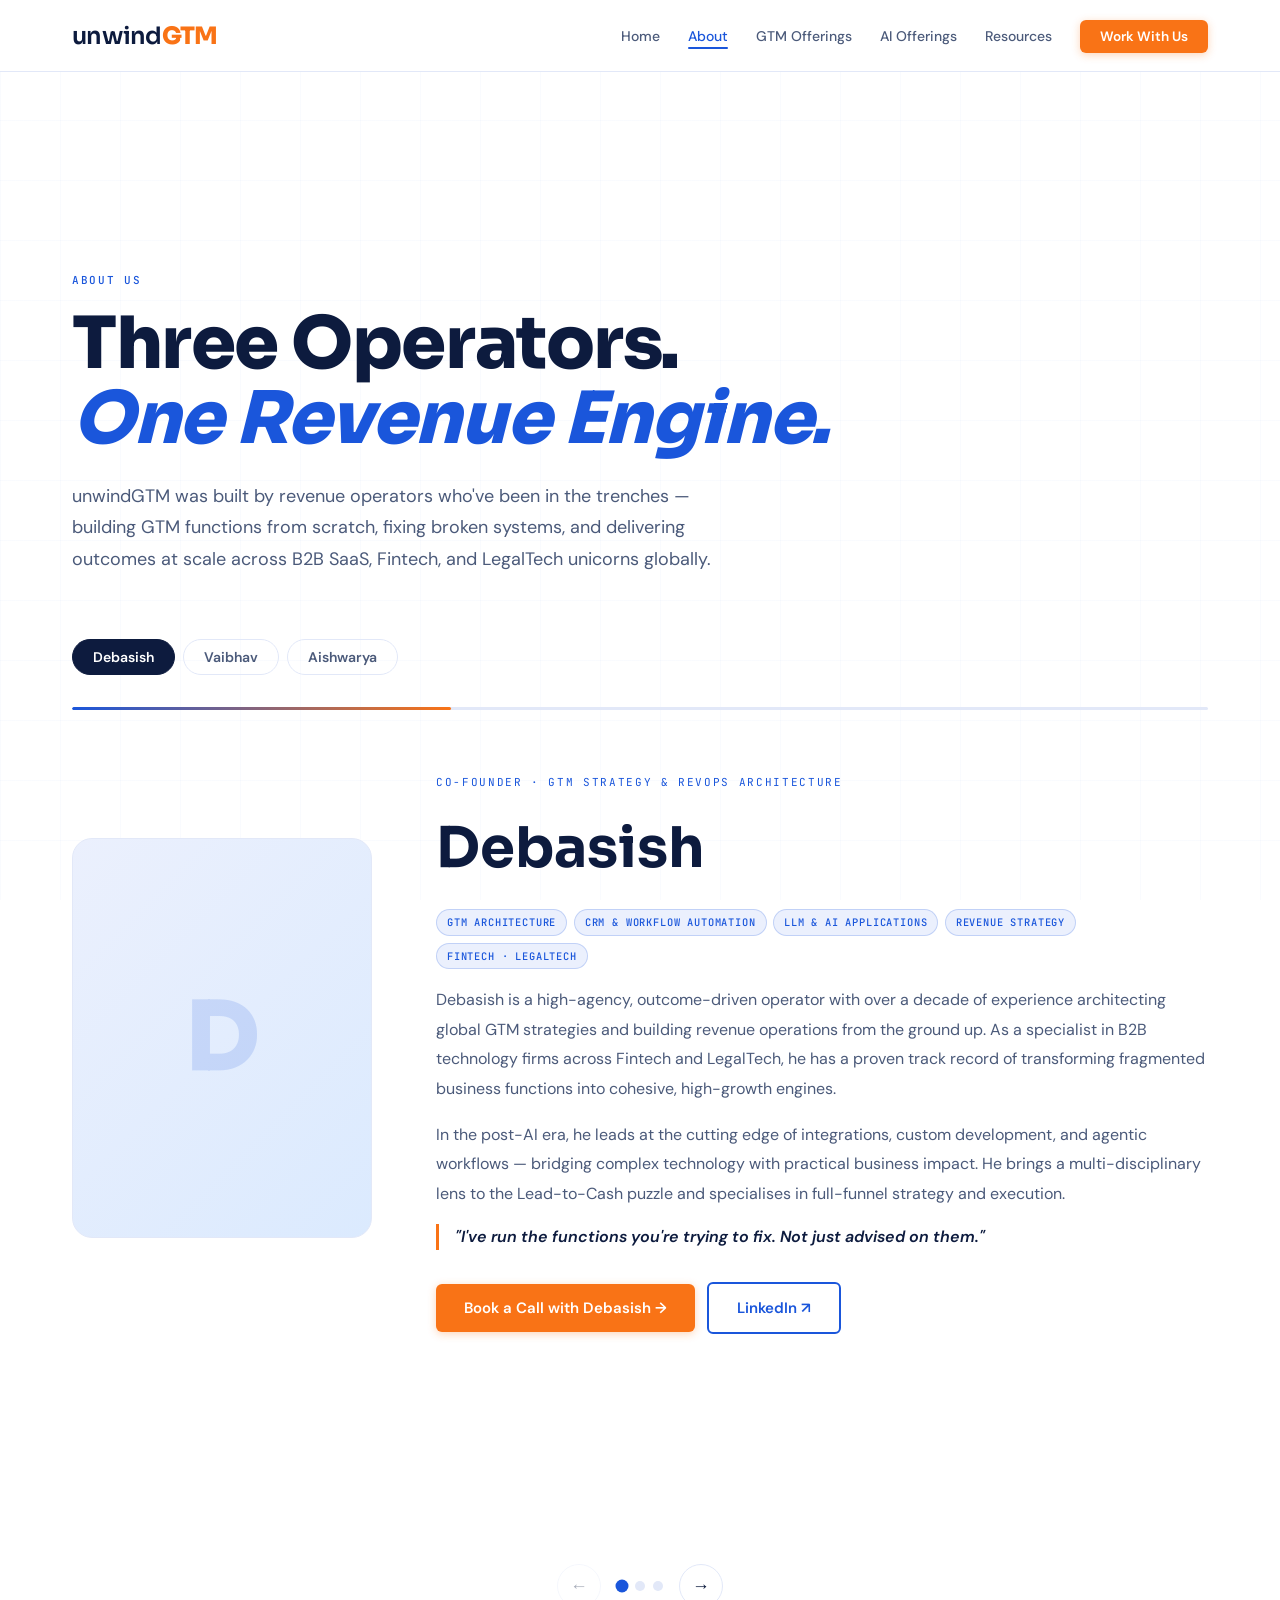
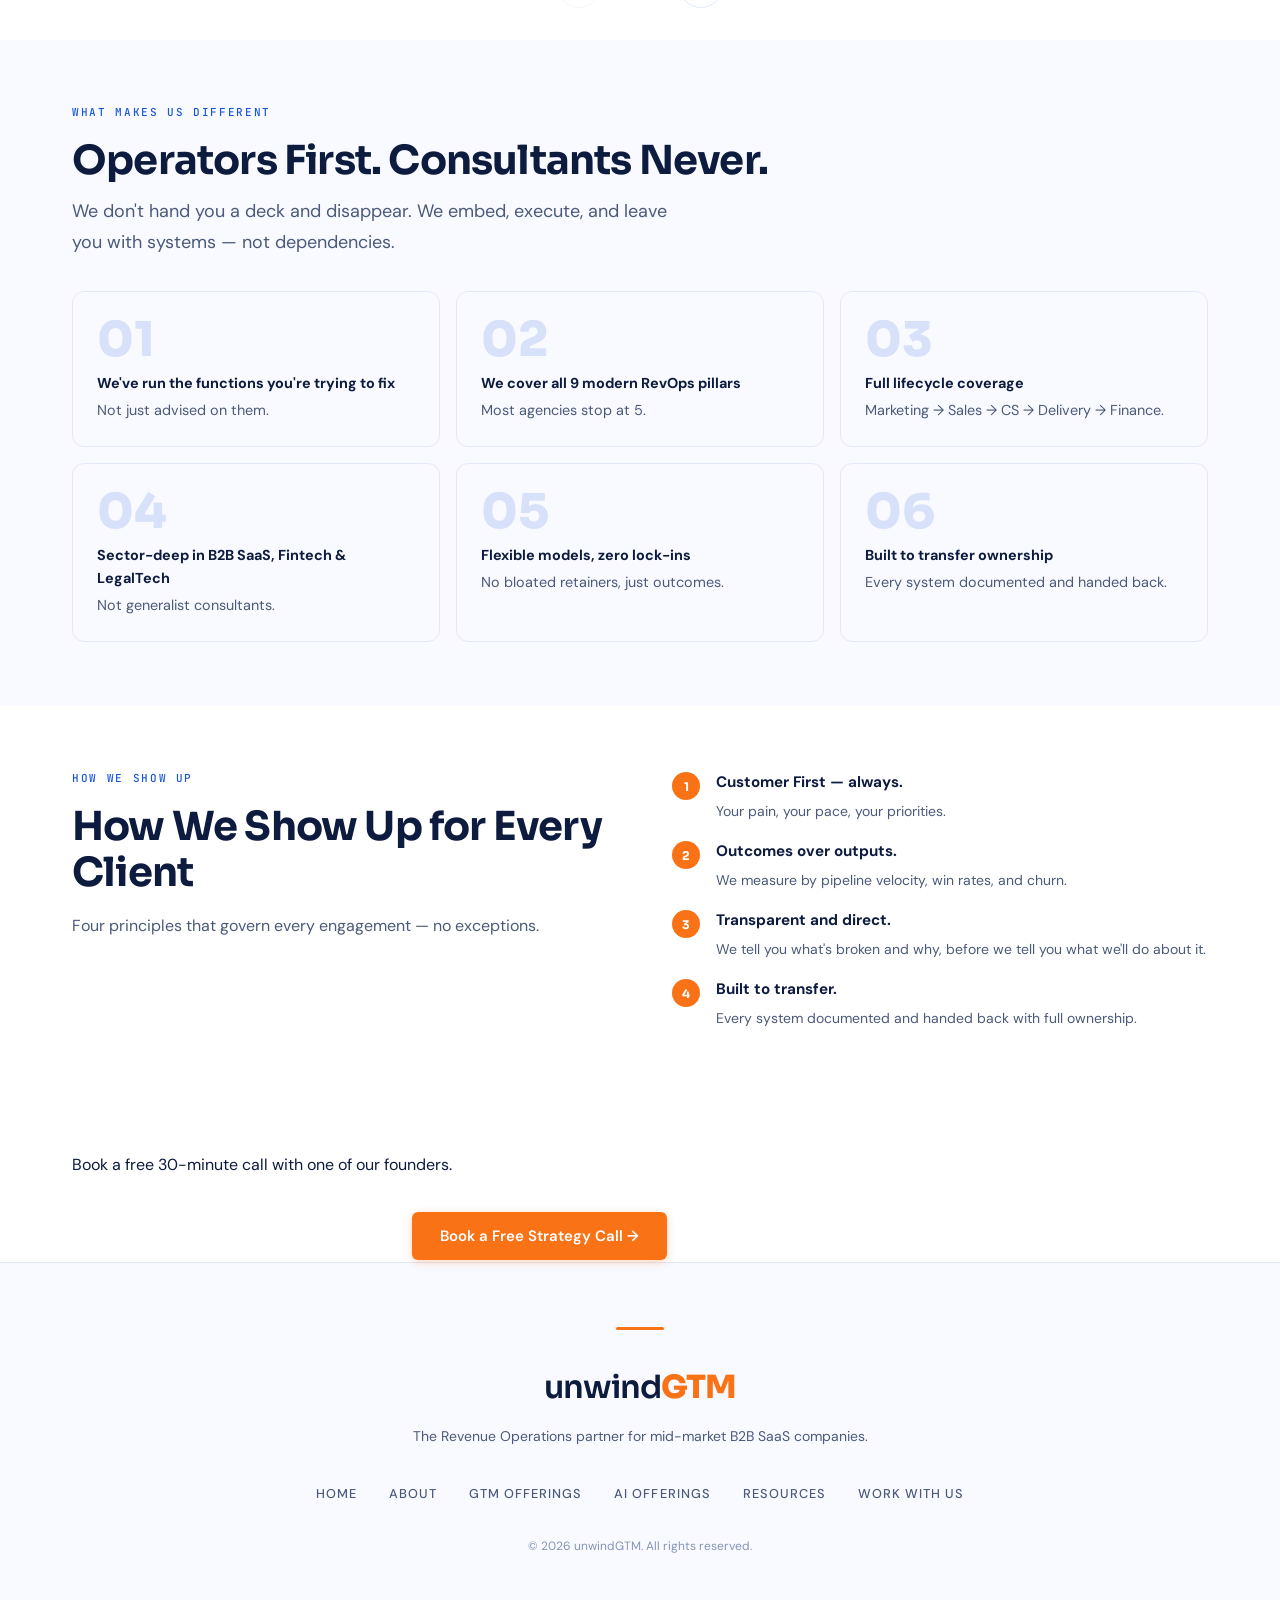
==== commit 70bf9f1f: "Add carousel feature to founder section" ====
--- a/pages/about.html
+++ b/pages/about.html
@@ -5,111 +5,281 @@
   <title>About Us — unwindGTM</title>
   <link rel="stylesheet" href="../assets/css/main.css">
   <style>
-    .founder-section { padding:var(--space-lg) 0; border-bottom:1px solid var(--border); }
-    .founder-layout { display:grid; grid-template-columns:260px 1fr; gap:var(--space-lg); align-items:start; }
-    .founder-layout.reverse { grid-template-columns:1fr 260px; }
-    .founder-layout.reverse .founder-photo-col { order:2; }
-    .founder-layout.reverse .founder-content { order:1; }
-    .founder-photo { width:260px; aspect-ratio:3/4; border-radius:16px; background:linear-gradient(135deg,var(--light-blue),#dbeafe); border:1px solid var(--border); display:flex; align-items:center; justify-content:center; font-family:var(--font-display); font-size:5rem; font-weight:800; color:rgba(26,86,219,0.2); overflow:hidden; position:sticky; top:calc(var(--nav-height) + 2rem); }
-    .founder-photo img { width:100%;height:100%;object-fit:cover; }
-    .founder-role { font-family:var(--font-mono); font-size:11px; color:var(--blue); text-transform:uppercase; letter-spacing:0.15em; margin-bottom:0.75rem; }
-    .founder-name { font-family:var(--font-display); font-size:clamp(2.5rem,5vw,3.5rem); font-weight:700; color:var(--navy); margin-bottom:1rem; }
-    .founder-tags { display:flex; flex-wrap:wrap; gap:0.4rem; margin-bottom:var(--space-sm); }
+    /* ===== CAROUSEL ===== */
+    .carousel-wrapper {
+      position: relative;
+      overflow: hidden;
+      margin-top: var(--space-md);
+    }
+    .carousel-track {
+      display: flex;
+      transition: transform 0.6s cubic-bezier(0.4, 0, 0.2, 1);
+    }
+    .carousel-slide {
+      min-width: 100%;
+      display: grid;
+      grid-template-columns: 300px 1fr;
+      gap: var(--space-lg);
+      align-items: start;
+      padding: var(--space-md) 0 var(--space-lg);
+    }
+    /* Photo */
+    .founder-photo {
+      width: 300px;
+      aspect-ratio: 3/4;
+      border-radius: 20px;
+      background: linear-gradient(135deg, #EBF0FD, #dbeafe);
+      border: 1px solid var(--border);
+      display: flex;
+      align-items: center;
+      justify-content: center;
+      font-family: var(--font-display);
+      font-size: 6rem;
+      font-weight: 800;
+      color: rgba(26,86,219,0.15);
+      overflow: hidden;
+      position: sticky;
+      top: calc(var(--nav-height) + 1.5rem);
+    }
+    .founder-photo img { width:100%; height:100%; object-fit:cover; }
+
+    /* Content */
+    .founder-role {
+      font-family: var(--font-mono);
+      font-size: 11px; color: var(--blue);
+      text-transform: uppercase; letter-spacing: 0.15em;
+      margin-bottom: 0.75rem;
+    }
+    .founder-name {
+      font-family: var(--font-display);
+      font-size: clamp(2.5rem, 5vw, 3.5rem);
+      font-weight: 700; color: var(--navy);
+      margin-bottom: 1rem;
+    }
+    .founder-tags { display:flex; flex-wrap:wrap; gap:0.4rem; margin-bottom: var(--space-sm); }
     .founder-bio { font-size:1rem; color:var(--muted); line-height:1.85; margin-bottom:1rem; }
-    .founder-quote { font-style:italic; font-weight:600; color:var(--navy); border-left:3px solid var(--orange); padding-left:1rem; margin:var(--space-sm) 0; font-size:1rem; }
+    .founder-quote {
+      font-style:italic; font-weight:600; color:var(--navy);
+      border-left:3px solid var(--orange); padding-left:1rem;
+      margin: var(--space-sm) 0; font-size:1rem;
+    }
+
+    /* ===== DOTS & ARROWS ===== */
+    .carousel-nav {
+      display: flex;
+      align-items: center;
+      justify-content: center;
+      gap: 1rem;
+      margin-top: var(--space-md);
+      padding-bottom: var(--space-md);
+    }
+    .carousel-dots {
+      display: flex;
+      gap: 0.5rem;
+    }
+    .dot {
+      width: 10px; height: 10px;
+      border-radius: 50%;
+      background: var(--border);
+      cursor: pointer;
+      transition: all var(--transition);
+      border: none;
+      padding: 0;
+    }
+    .dot.active { background: var(--blue); transform: scale(1.3); }
+    .carousel-btn {
+      width: 44px; height: 44px;
+      border-radius: 50%;
+      border: 1.5px solid var(--border);
+      background: #fff;
+      cursor: pointer;
+      display: flex; align-items: center; justify-content: center;
+      font-size: 1.1rem;
+      color: var(--navy);
+      transition: all var(--transition);
+      flex-shrink: 0;
+    }
+    .carousel-btn:hover { border-color: var(--blue); color: var(--blue); box-shadow: 0 2px 12px rgba(26,86,219,0.12); }
+    .carousel-btn:disabled { opacity: 0.35; cursor: not-allowed; }
+
+    /* Founder indicator tabs */
+    .founder-tabs {
+      display: flex;
+      gap: 0.5rem;
+      margin-bottom: var(--space-md);
+    }
+    .founder-tab {
+      padding: 8px 20px;
+      border-radius: 40px;
+      border: 1.5px solid var(--border);
+      background: transparent;
+      font-family: var(--font-body);
+      font-size: 0.875rem;
+      font-weight: 600;
+      color: var(--muted);
+      cursor: pointer;
+      transition: all var(--transition);
+    }
+    .founder-tab.active {
+      background: var(--navy);
+      border-color: var(--navy);
+      color: #fff;
+    }
+
+    /* Progress bar */
+    .carousel-progress {
+      height: 3px;
+      background: var(--border);
+      border-radius: 2px;
+      margin-bottom: var(--space-md);
+      overflow: hidden;
+    }
+    .carousel-progress-fill {
+      height: 100%;
+      background: linear-gradient(90deg, var(--blue), var(--orange));
+      border-radius: 2px;
+      transition: width 0.6s ease;
+    }
+
+    /* ===== OTHER SECTIONS ===== */
     .diff-grid { display:grid; grid-template-columns:repeat(3,1fr); gap:1rem; }
-    .diff-card { background:var(--bg-light); border:1px solid var(--border); border-radius:12px; padding:1.5rem; position:relative; overflow:hidden; }
+    .diff-card { background:var(--bg-light); border:1px solid var(--border); border-radius:12px; padding:1.5rem; }
     .diff-num { font-family:var(--font-display); font-size:3rem; font-weight:800; color:rgba(26,86,219,0.15); line-height:1; margin-bottom:0.5rem; }
-    .diff-text { font-size:0.9rem; color:var(--muted); font-weight:500; }
+    .diff-text { font-size:0.9rem; color:var(--muted); }
     .diff-text strong { color:var(--navy); display:block; margin-bottom:0.25rem; }
     .principles-list { display:flex; flex-direction:column; gap:1rem; }
     .principle-item { display:flex; align-items:flex-start; gap:1rem; }
     .principle-num { width:28px; height:28px; border-radius:50%; background:var(--orange); color:#fff; font-family:var(--font-display); font-weight:700; font-size:0.75rem; display:flex; align-items:center; justify-content:center; flex-shrink:0; margin-top:2px; }
     .principle-text strong { display:block; font-size:0.95rem; color:var(--navy); margin-bottom:0.2rem; }
     .principle-text span { font-size:0.875rem; color:var(--muted); }
-    @media(max-width:768px){ .founder-layout,.founder-layout.reverse{grid-template-columns:1fr} .founder-photo{position:static;aspect-ratio:1;max-width:180px} .diff-grid{grid-template-columns:1fr 1fr} }
+
+    @media(max-width:768px) {
+      .carousel-slide { grid-template-columns:1fr; }
+      .founder-photo { position:static; aspect-ratio:1; max-width:160px; font-size:3.5rem; }
+      .diff-grid { grid-template-columns:1fr 1fr; }
+    }
+    @media(max-width:500px) { .diff-grid { grid-template-columns:1fr; } }
   </style>
 </head>
 <body>
 <div class="page-wrapper"><div class="content-layer">
 
   <!-- HERO -->
-  <div class="section" style="padding-top:calc(var(--space-xl) + var(--nav-height))">
+  <div class="section" style="padding-top:calc(var(--space-xl) + var(--nav-height));padding-bottom:0">
     <span class="eyebrow">About Us</span>
     <h1>Three Operators.<br><em class="accent">One Revenue Engine.</em></h1>
-    <p class="body-lg" style="max-width:700px;margin-top:1.5rem">unwindGTM was built by revenue operators who've been in the trenches — building GTM functions from scratch, fixing broken systems, and delivering outcomes at scale across B2B SaaS, Fintech, and LegalTech unicorns globally.</p>
-  </div>
-
-  <!-- FOUNDER: DEBASISH -->
-  <div class="section">
-    <div class="founder-section">
-      <div class="founder-layout">
-        <div class="founder-photo-col">
-          <div class="founder-photo"><img src="../assets/images/debasish.jpg" alt="Debasish" onerror="this.parentElement.textContent='D'"></div>
+    <p class="body-lg" style="max-width:680px;margin-top:1.5rem">unwindGTM was built by revenue operators who've been in the trenches — building GTM functions from scratch, fixing broken systems, and delivering outcomes at scale across B2B SaaS, Fintech, and LegalTech unicorns globally.</p>
+  </div>
+
+  <!-- FOUNDER CAROUSEL -->
+  <div class="section" style="padding-bottom:0">
+
+    <!-- Tabs -->
+    <div class="founder-tabs">
+      <button class="founder-tab active" onclick="goToSlide(0)">Debasish</button>
+      <button class="founder-tab" onclick="goToSlide(1)">Vaibhav</button>
+      <button class="founder-tab" onclick="goToSlide(2)">Aishwarya</button>
+    </div>
+
+    <!-- Progress bar -->
+    <div class="carousel-progress">
+      <div class="carousel-progress-fill" id="progressFill" style="width:33.33%"></div>
+    </div>
+
+    <!-- Slides -->
+    <div class="carousel-wrapper">
+      <div class="carousel-track" id="carouselTrack">
+
+        <!-- SLIDE 1: DEBASISH -->
+        <div class="carousel-slide">
+          <div class="founder-photo">
+            <img src="../assets/images/debasish.jpg" alt="Debasish" onerror="this.parentElement.textContent='D'">
+          </div>
+          <div>
+            <div class="founder-role">Co-Founder · GTM Strategy & RevOps Architecture</div>
+            <div class="founder-name">Debasish</div>
+            <div class="founder-tags">
+              <span class="tag">GTM Architecture</span>
+              <span class="tag">CRM & Workflow Automation</span>
+              <span class="tag">LLM & AI Applications</span>
+              <span class="tag">Revenue Strategy</span>
+              <span class="tag">Fintech · LegalTech</span>
+            </div>
+            <p class="founder-bio">Debasish is a high-agency, outcome-driven operator with over a decade of experience architecting global GTM strategies and building revenue operations from the ground up. As a specialist in B2B technology firms across Fintech and LegalTech, he has a proven track record of transforming fragmented business functions into cohesive, high-growth engines.</p>
+            <p class="founder-bio">In the post-AI era, he leads at the cutting edge of integrations, custom development, and agentic workflows — bridging complex technology with practical business impact. He brings a multi-disciplinary lens to the Lead-to-Cash puzzle and specialises in full-funnel strategy and execution.</p>
+            <div class="founder-quote">"I've run the functions you're trying to fix. Not just advised on them."</div>
+            <div class="btn-row">
+              <a href="consult-debasish.html" class="btn btn-orange">Book a Call with Debasish →</a>
+              <a href="#" class="btn btn-outline-blue">LinkedIn ↗</a>
+            </div>
+          </div>
         </div>
-        <div class="founder-content">
-          <div class="founder-role">Co-Founder · GTM Strategy & RevOps Architecture</div>
-          <div class="founder-name">Debasish</div>
-          <div class="founder-tags">
-            <span class="tag">GTM Architecture</span><span class="tag">CRM & Workflow Automation</span><span class="tag">LLM & AI Applications</span><span class="tag">Revenue Strategy</span><span class="tag">Fintech · LegalTech</span>
-          </div>
-          <p class="founder-bio">Debasish is a high-agency, outcome-driven operator with over a decade of experience architecting global GTM strategies and building revenue operations from the ground up. As a specialist in B2B technology firms across Fintech and LegalTech, he has a proven track record of transforming fragmented business functions into cohesive, high-growth engines.</p>
-          <p class="founder-bio">In the post-AI era, he leads at the cutting edge of integrations, custom development, and agentic workflows — bridging complex technology with practical business impact. He brings a multi-disciplinary lens to the Lead-to-Cash puzzle and specialises in full-funnel strategy and execution.</p>
-          <div class="founder-quote">"I've run the functions you're trying to fix. Not just advised on them."</div>
-          <div class="btn-row">
-            <a href="consult-debasish.html" class="btn btn-orange">Book a Call with Debasish →</a>
-            <a href="#" class="btn btn-outline-blue">LinkedIn ↗</a>
+
+        <!-- SLIDE 2: VAIBHAV -->
+        <div class="carousel-slide">
+          <div class="founder-photo">
+            <img src="../assets/images/vaibhav.jpg" alt="Vaibhav" onerror="this.parentElement.textContent='V'">
+          </div>
+          <div>
+            <div class="founder-role">Co-Founder · Sales & Marketing Operations</div>
+            <div class="founder-name">Vaibhav</div>
+            <div class="founder-tags">
+              <span class="tag">Sales & Marketing Ops</span>
+              <span class="tag">Pipeline Architecture</span>
+              <span class="tag">Attribution Modeling</span>
+              <span class="tag">Lifecycle Automation</span>
+              <span class="tag">AI-native GTM</span>
+            </div>
+            <p class="founder-bio">Vaibhav is a systems-first Sales & Marketing Operations leader with years of hands-on experience turning fragmented GTM infrastructure into clean, scalable revenue engines. Rooted in B2B SaaS, he has built Sales and Marketing Operations functions from the ground up — owning the full stack of People, Process, Data, Enablement, and Systems.</p>
+            <p class="founder-bio">His expertise sits at the intersection of lifecycle orchestration, marketing automation, and data architecture. From designing ICP frameworks to introducing pipeline layers that gave leadership first-time funnel visibility before MQL — Vaibhav has a track record of solving problems that most operators don't even recognise exist until they surface as a broken quarter.</p>
+            <p class="founder-bio">In the post-AI world, he has leaned into building AI-native GTM workflows — combining tools like Clay, n8n, Zapier, and HeyReach with LLM-assisted processes to eliminate manual overhead and accelerate execution without adding headcount.</p>
+            <div class="founder-quote" style="font-style:normal"><strong>AI where it scales, deterministic logic where it governs.</strong></div>
+            <div class="btn-row">
+              <a href="consult-vaibhav.html" class="btn btn-orange">Book a Call with Vaibhav →</a>
+              <a href="#" class="btn btn-outline-blue">LinkedIn ↗</a>
+            </div>
           </div>
         </div>
-      </div>
-    </div>
-
-    <!-- FOUNDER: VAIBHAV -->
-    <div class="founder-section">
-      <div class="founder-layout reverse">
-        <div class="founder-photo-col">
-          <div class="founder-photo"><img src="../assets/images/vaibhav.jpg" alt="Vaibhav" onerror="this.parentElement.textContent='V'"></div>
+
+        <!-- SLIDE 3: AISHWARYA -->
+        <div class="carousel-slide">
+          <div class="founder-photo">
+            <img src="../assets/images/aishwarya.jpg" alt="Aishwarya" onerror="this.parentElement.textContent='A'">
+          </div>
+          <div>
+            <div class="founder-role">Co-Founder · Customer Success & Finance Operations</div>
+            <div class="founder-name">Aishwarya</div>
+            <div class="founder-tags">
+              <span class="tag">CS Operations</span>
+              <span class="tag">Quote-to-Cash</span>
+              <span class="tag">Financial Planning & Analysis</span>
+              <span class="tag">Revenue Recognition</span>
+              <span class="tag">Data & Systems</span>
+            </div>
+            <p class="founder-bio">Aishwarya brings a rare combination of Industrial Engineering, Chartered Accountancy, and deep RevOps execution — the kind of multi-disciplinary thinking that most companies desperately need and rarely find in one person.</p>
+            <p class="founder-bio">He specialises in Revenue Operations for B2B Tech and SaaS companies, with hands-on experience setting up and optimising CS, Finance, and Operations functions across multiple unicorns and soon-to-be unicorns globally — both as a full-time leader and as a consultant.</p>
+            <p class="founder-bio">He sits at the intersection of data, systems, engineering, and finance — the four pillars that determine whether a revenue engine can actually scale.</p>
+            <div class="btn-row">
+              <a href="consult-aishwarya.html" class="btn btn-orange">Book a Call with Aishwarya →</a>
+              <a href="#" class="btn btn-outline-blue">LinkedIn ↗</a>
+            </div>
+          </div>
         </div>
-        <div class="founder-content">
-          <div class="founder-role">Co-Founder · Sales & Marketing Operations</div>
-          <div class="founder-name">Vaibhav</div>
-          <div class="founder-tags">
-            <span class="tag">Sales & Marketing Ops</span><span class="tag">Pipeline Architecture</span><span class="tag">Attribution Modeling</span><span class="tag">Lifecycle Automation</span><span class="tag">AI-native GTM</span>
-          </div>
-          <p class="founder-bio">Vaibhav is a systems-first Sales & Marketing Operations leader with years of hands-on experience turning fragmented GTM infrastructure into clean, scalable revenue engines. Rooted in B2B SaaS, he has built Sales and Marketing Operations functions from the ground up — owning the full stack of People, Process, Data, Enablement, and Systems.</p>
-          <p class="founder-bio">His expertise sits at the intersection of lifecycle orchestration, marketing automation, and data architecture. From designing ICP frameworks to introducing pipeline layers that gave leadership first-time funnel visibility before MQL — Vaibhav has a track record of solving problems that most operators don't even recognise exist until they surface as a broken quarter.</p>
-          <p class="founder-bio">In the post-AI world, Vaibhav has leaned into building AI-native GTM workflows — combining tools like Clay, n8n, Zapier, and HeyReach with LLM-assisted processes to eliminate manual overhead and accelerate execution without adding headcount.</p>
-          <div class="founder-quote" style="font-style:normal"><strong>AI where it scales, deterministic logic where it governs.</strong></div>
-          <div class="btn-row">
-            <a href="consult-vaibhav.html" class="btn btn-orange">Book a Call with Vaibhav →</a>
-            <a href="#" class="btn btn-outline-blue">LinkedIn ↗</a>
-          </div>
-        </div>
-      </div>
-    </div>
-
-    <!-- FOUNDER: AISHWARYA -->
-    <div class="founder-section" style="border-bottom:none">
-      <div class="founder-layout">
-        <div class="founder-photo-col">
-          <div class="founder-photo"><img src="../assets/images/aishwarya.jpg" alt="Aishwarya" onerror="this.parentElement.textContent='A'"></div>
-        </div>
-        <div class="founder-content">
-          <div class="founder-role">Co-Founder · Customer Success & Finance Operations</div>
-          <div class="founder-name">Aishwarya</div>
-          <div class="founder-tags">
-            <span class="tag">CS Operations</span><span class="tag">Quote-to-Cash</span><span class="tag">Financial Planning & Analysis</span><span class="tag">Revenue Recognition</span><span class="tag">Data & Systems</span>
-          </div>
-          <p class="founder-bio">Aishwarya brings a rare combination of Industrial Engineering, Chartered Accountancy, and deep RevOps execution — the kind of multi-disciplinary thinking that most companies desperately need and rarely find in one person.</p>
-          <p class="founder-bio">He specialises in Revenue Operations for B2B Tech and SaaS companies, with hands-on experience setting up and optimising CS, Finance, and Operations functions across multiple unicorns and soon-to-be unicorns globally — both as a full-time leader and as a consultant.</p>
-          <p class="founder-bio">He sits at the intersection of data, systems, engineering, and finance — the four pillars that determine whether a revenue engine can actually scale.</p>
-          <div class="btn-row">
-            <a href="consult-aishwarya.html" class="btn btn-orange">Book a Call with Aishwarya →</a>
-            <a href="#" class="btn btn-outline-blue">LinkedIn ↗</a>
-          </div>
-        </div>
-      </div>
-    </div>
+
+      </div><!-- end track -->
+    </div><!-- end wrapper -->
+
+    <!-- Nav controls -->
+    <div class="carousel-nav">
+      <button class="carousel-btn" id="prevBtn" onclick="prevSlide()" aria-label="Previous">←</button>
+      <div class="carousel-dots">
+        <button class="dot active" onclick="goToSlide(0)"></button>
+        <button class="dot" onclick="goToSlide(1)"></button>
+        <button class="dot" onclick="goToSlide(2)"></button>
+      </div>
+      <button class="carousel-btn" id="nextBtn" onclick="nextSlide()" aria-label="Next">→</button>
+    </div>
+
   </div>
 
   <!-- WHAT MAKES US DIFFERENT -->
@@ -135,7 +305,7 @@
       <div>
         <span class="eyebrow">How We Show Up</span>
         <h2>How We Show Up for Every Client</h2>
-        <p class="body-md" style="margin-top:1rem">Four principles that govern every engagement we take on — no exceptions.</p>
+        <p class="body-md" style="margin-top:1rem">Four principles that govern every engagement — no exceptions.</p>
       </div>
       <div class="principles-list">
         <div class="principle-item"><div class="principle-num">1</div><div class="principle-text"><strong>Customer First — always.</strong><span>Your pain, your pace, your priorities.</span></div></div>
@@ -160,5 +330,59 @@
 
 </div></div>
 <script src="../assets/js/nav.js"></script>
+<script>
+  var current = 0;
+  var total = 3;
+  var autoTimer;
+
+  function goToSlide(n) {
+    current = n;
+    document.getElementById('carouselTrack').style.transform = 'translateX(-' + (current * 100) + '%)';
+
+    // Dots
+    document.querySelectorAll('.dot').forEach(function(d, i) { d.classList.toggle('active', i === current); });
+
+    // Tabs
+    document.querySelectorAll('.founder-tab').forEach(function(t, i) { t.classList.toggle('active', i === current); });
+
+    // Progress
+    document.getElementById('progressFill').style.width = ((current + 1) / total * 100) + '%';
+
+    // Arrow states
+    document.getElementById('prevBtn').disabled = current === 0;
+    document.getElementById('nextBtn').disabled = current === total - 1;
+
+    resetAuto();
+  }
+
+  function nextSlide() { if (current < total - 1) goToSlide(current + 1); }
+  function prevSlide() { if (current > 0) goToSlide(current - 1); }
+
+  // Auto-advance every 6 seconds
+  function startAuto() {
+    autoTimer = setInterval(function() {
+      goToSlide(current < total - 1 ? current + 1 : 0);
+    }, 6000);
+  }
+  function resetAuto() { clearInterval(autoTimer); startAuto(); }
+
+  // Swipe support
+  var touchStartX = 0;
+  document.getElementById('carouselTrack').addEventListener('touchstart', function(e) { touchStartX = e.touches[0].clientX; });
+  document.getElementById('carouselTrack').addEventListener('touchend', function(e) {
+    var diff = touchStartX - e.changedTouches[0].clientX;
+    if (Math.abs(diff) > 50) { diff > 0 ? nextSlide() : prevSlide(); }
+  });
+
+  // Keyboard
+  document.addEventListener('keydown', function(e) {
+    if (e.key === 'ArrowRight') nextSlide();
+    if (e.key === 'ArrowLeft') prevSlide();
+  });
+
+  // Init
+  goToSlide(0);
+  startAuto();
+</script>
 </body>
 </html>
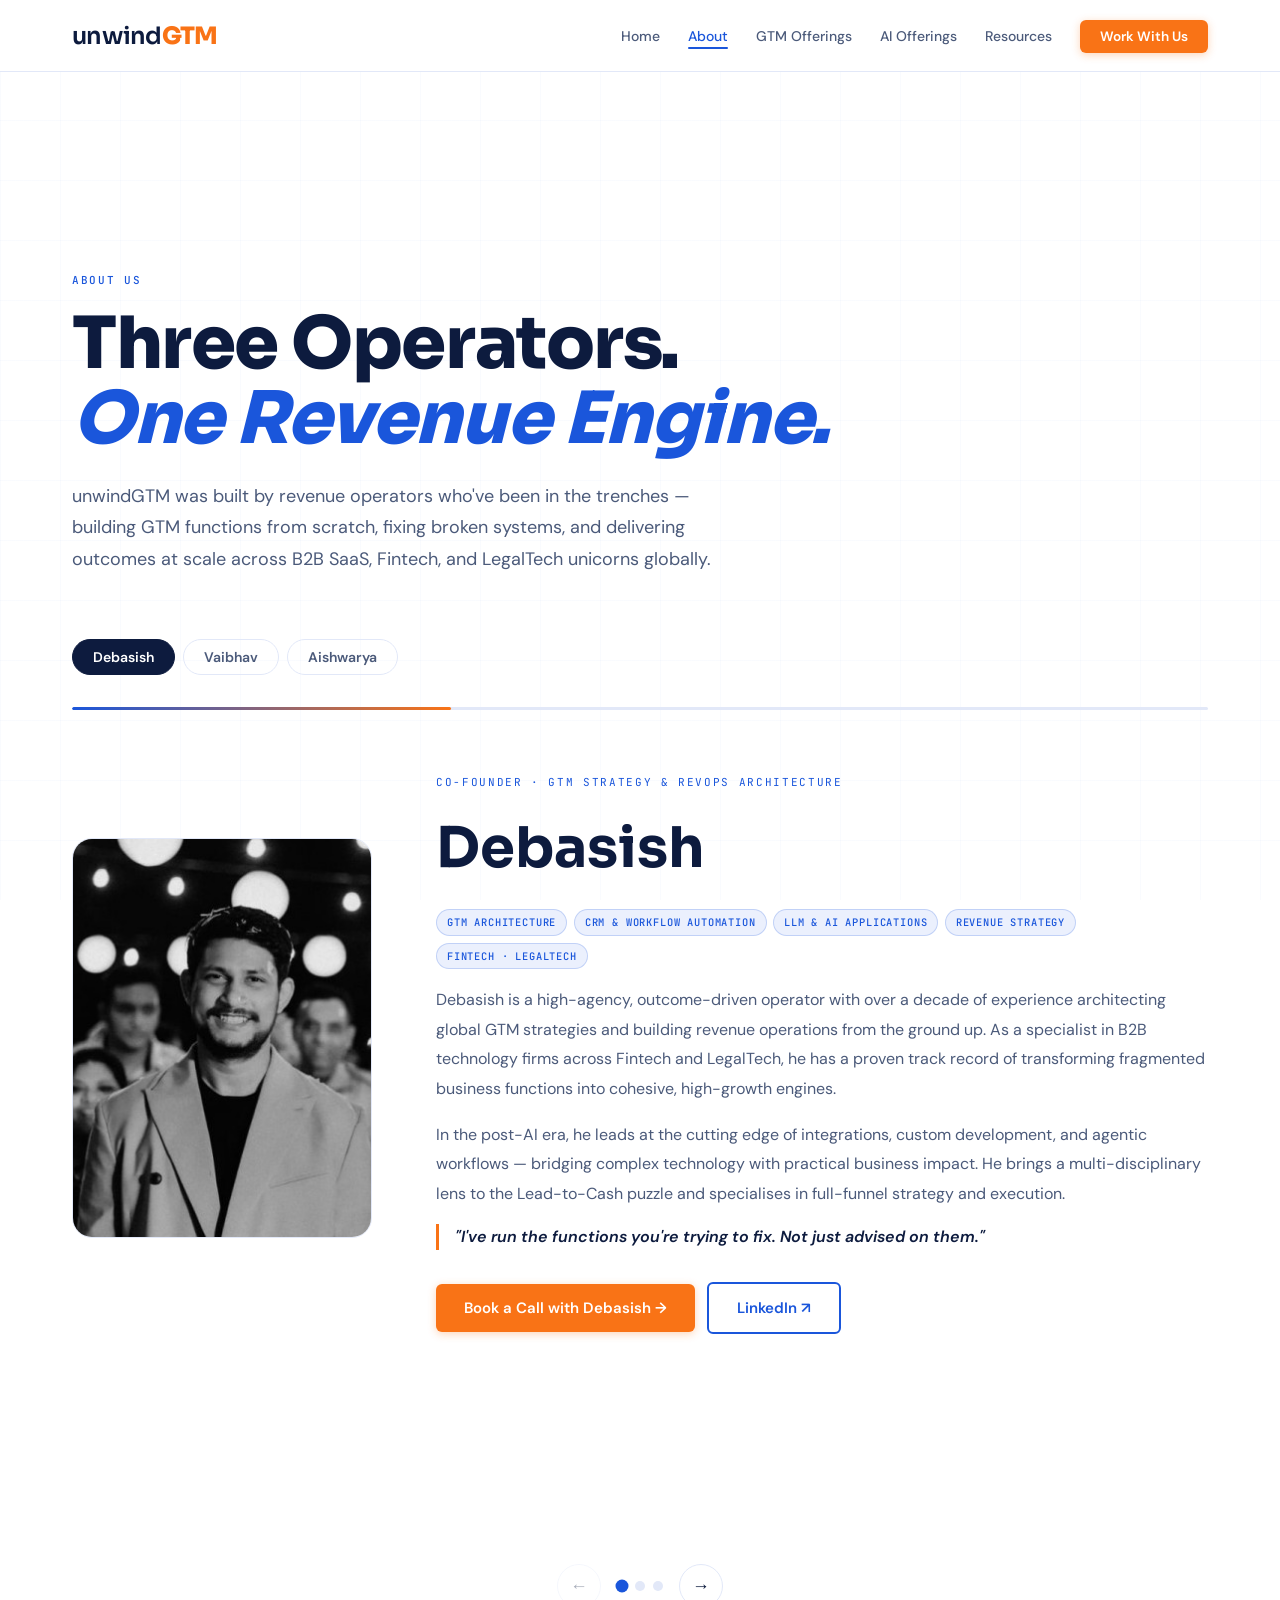
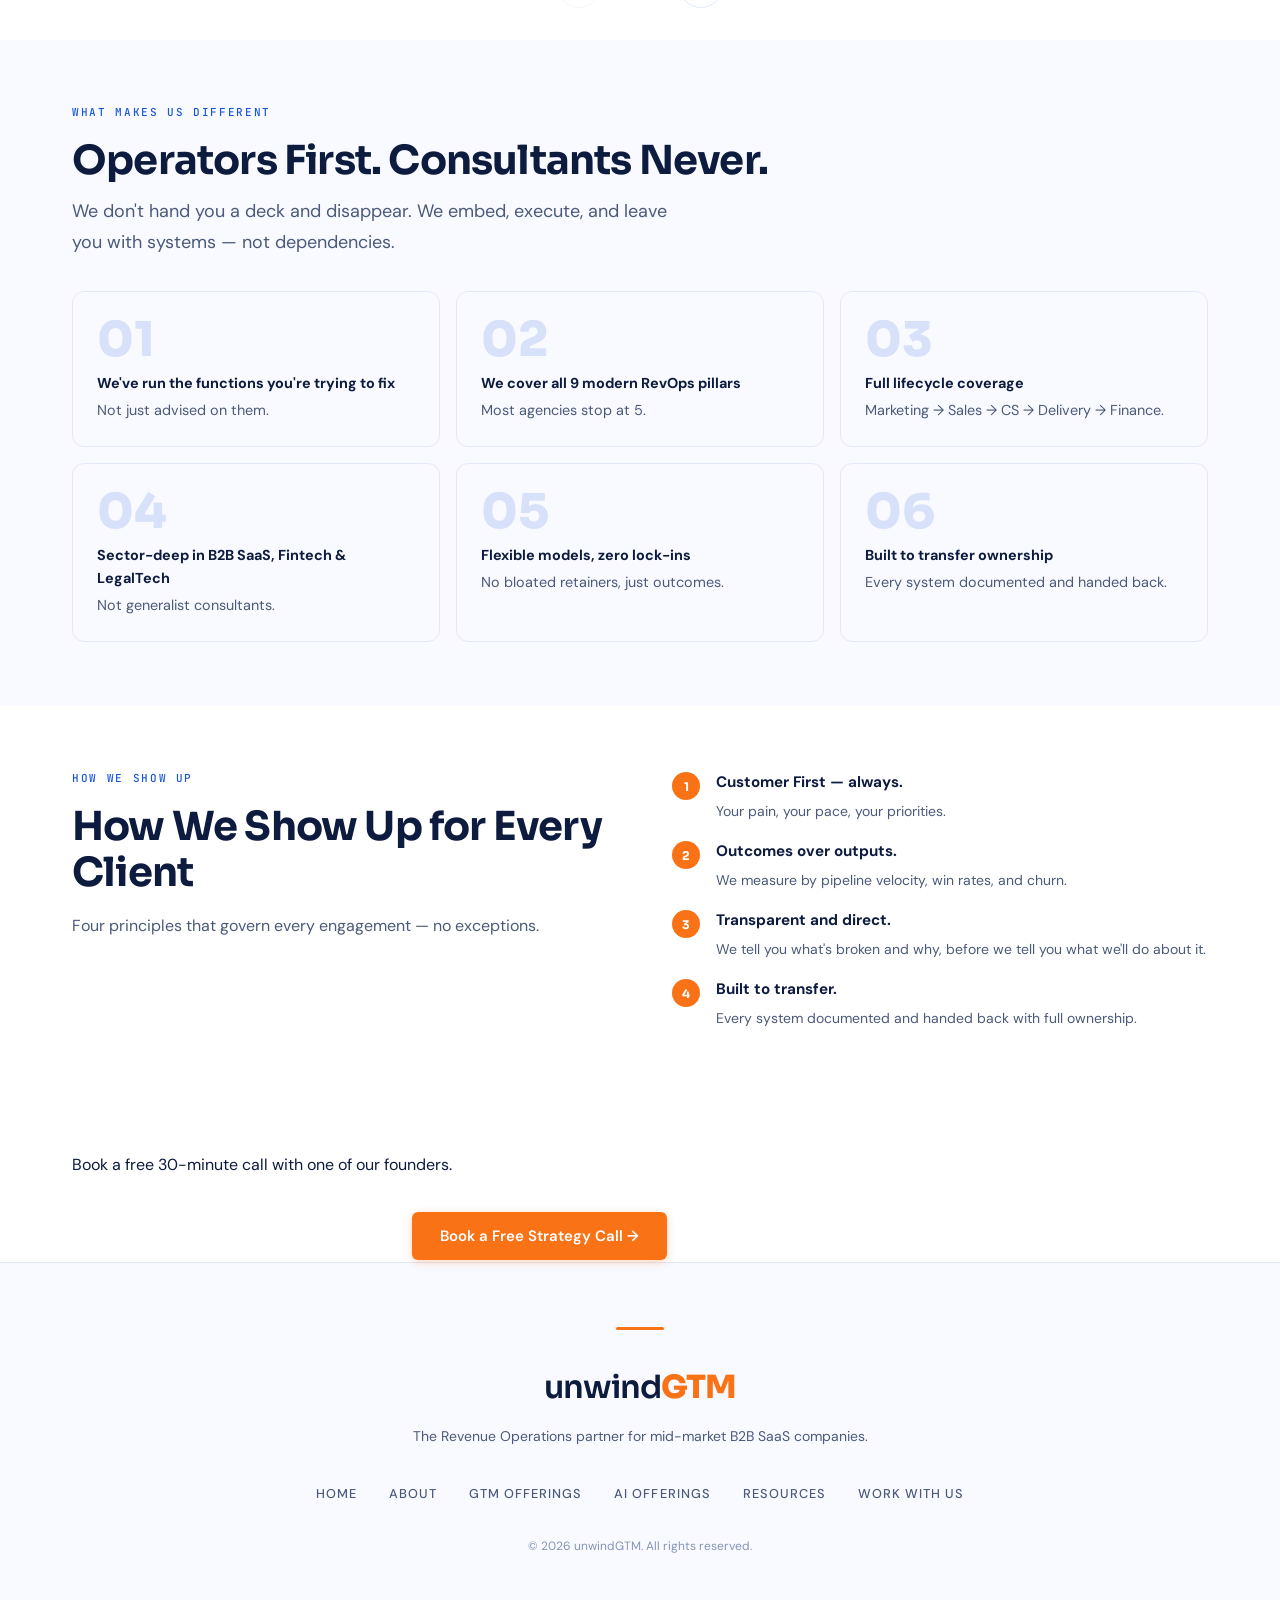
==== commit 069370d0: "Update founder images to PNG format" ====
--- a/pages/about.html
+++ b/pages/about.html
@@ -193,7 +193,7 @@
         <!-- SLIDE 1: DEBASISH -->
         <div class="carousel-slide">
           <div class="founder-photo">
-            <img src="../assets/images/debasish.jpg" alt="Debasish" onerror="this.parentElement.textContent='D'">
+            <img src="../assets/images/debasish.png" alt="Debasish" onerror="this.parentElement.textContent='D'">
           </div>
           <div>
             <div class="founder-role">Co-Founder · GTM Strategy & RevOps Architecture</div>
@@ -218,7 +218,7 @@
         <!-- SLIDE 2: VAIBHAV -->
         <div class="carousel-slide">
           <div class="founder-photo">
-            <img src="../assets/images/vaibhav.jpg" alt="Vaibhav" onerror="this.parentElement.textContent='V'">
+            <img src="../assets/images/vaibhav.png" alt="Vaibhav" onerror="this.parentElement.textContent='V'">
           </div>
           <div>
             <div class="founder-role">Co-Founder · Sales & Marketing Operations</div>
@@ -244,7 +244,7 @@
         <!-- SLIDE 3: AISHWARYA -->
         <div class="carousel-slide">
           <div class="founder-photo">
-            <img src="../assets/images/aishwarya.jpg" alt="Aishwarya" onerror="this.parentElement.textContent='A'">
+            <img src="../assets/images/aishwarya.png" alt="Aishwarya" onerror="this.parentElement.textContent='A'">
           </div>
           <div>
             <div class="founder-role">Co-Founder · Customer Success & Finance Operations</div>
